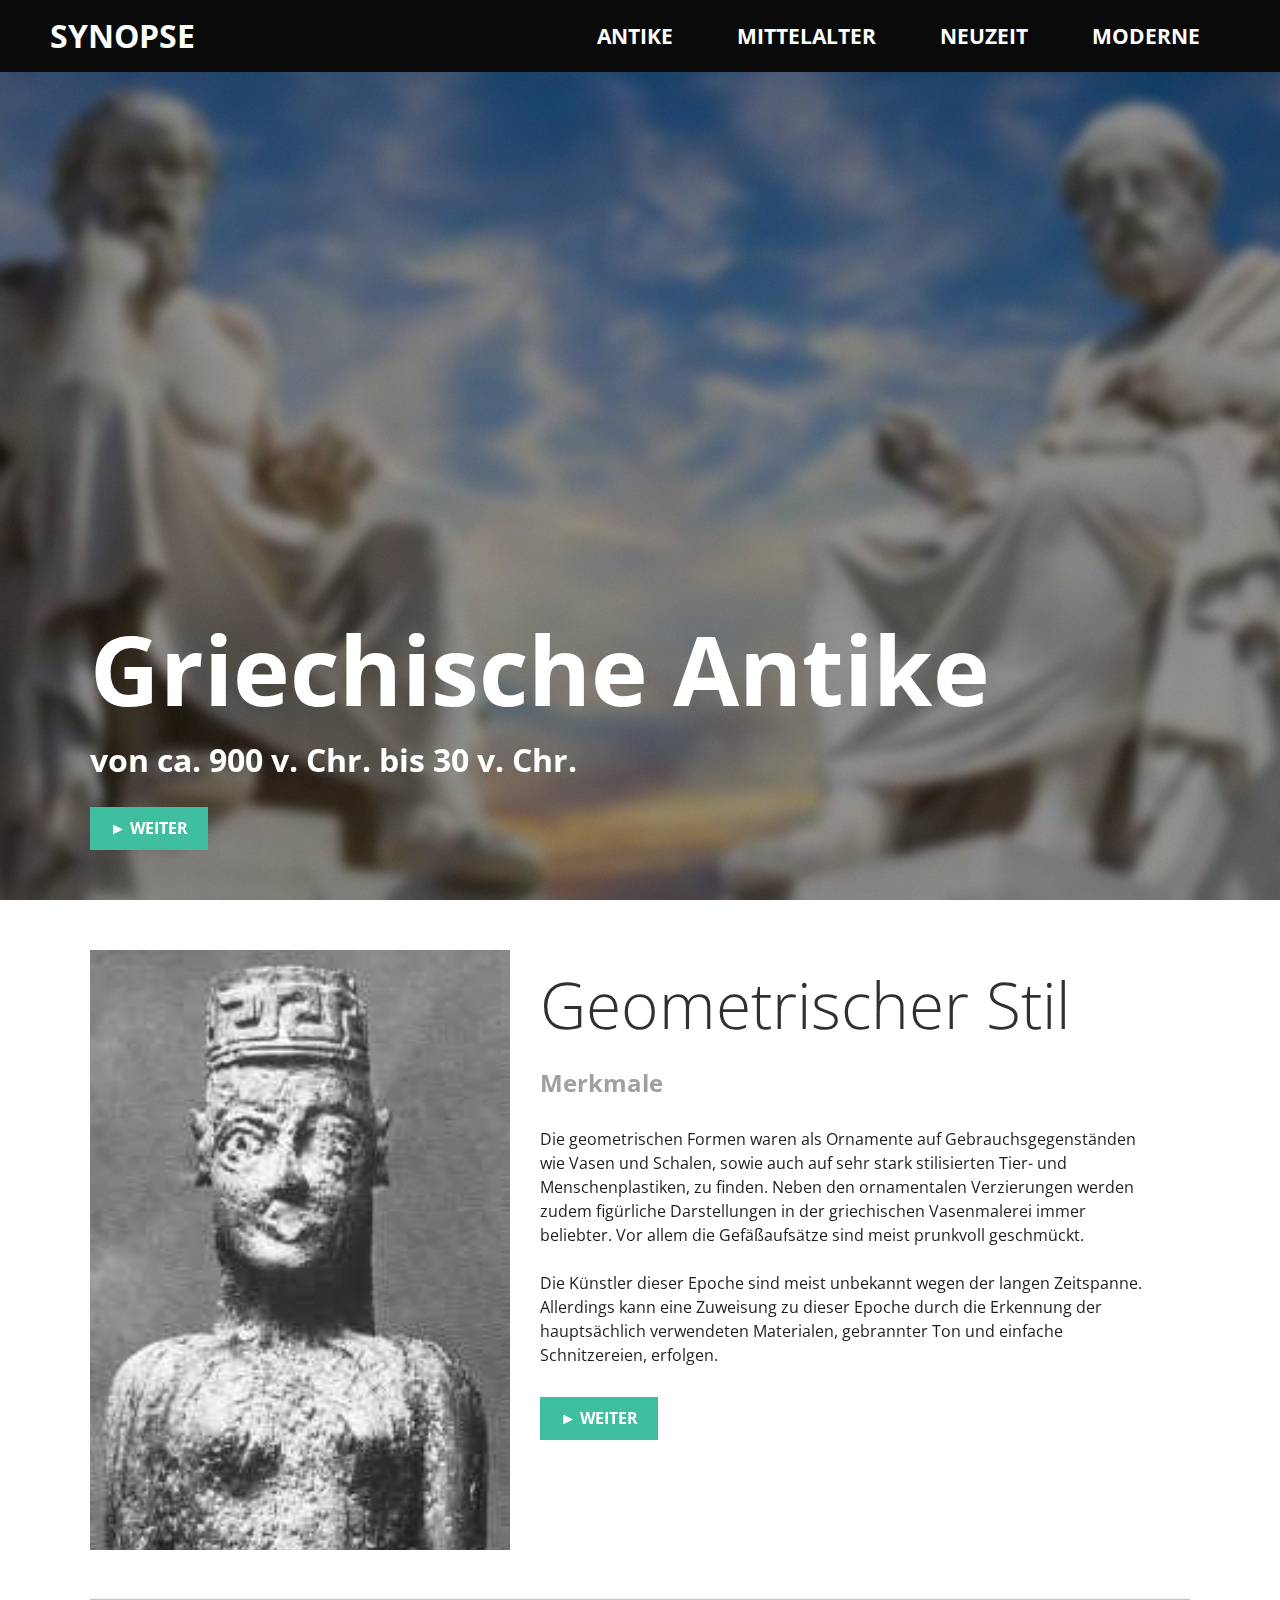
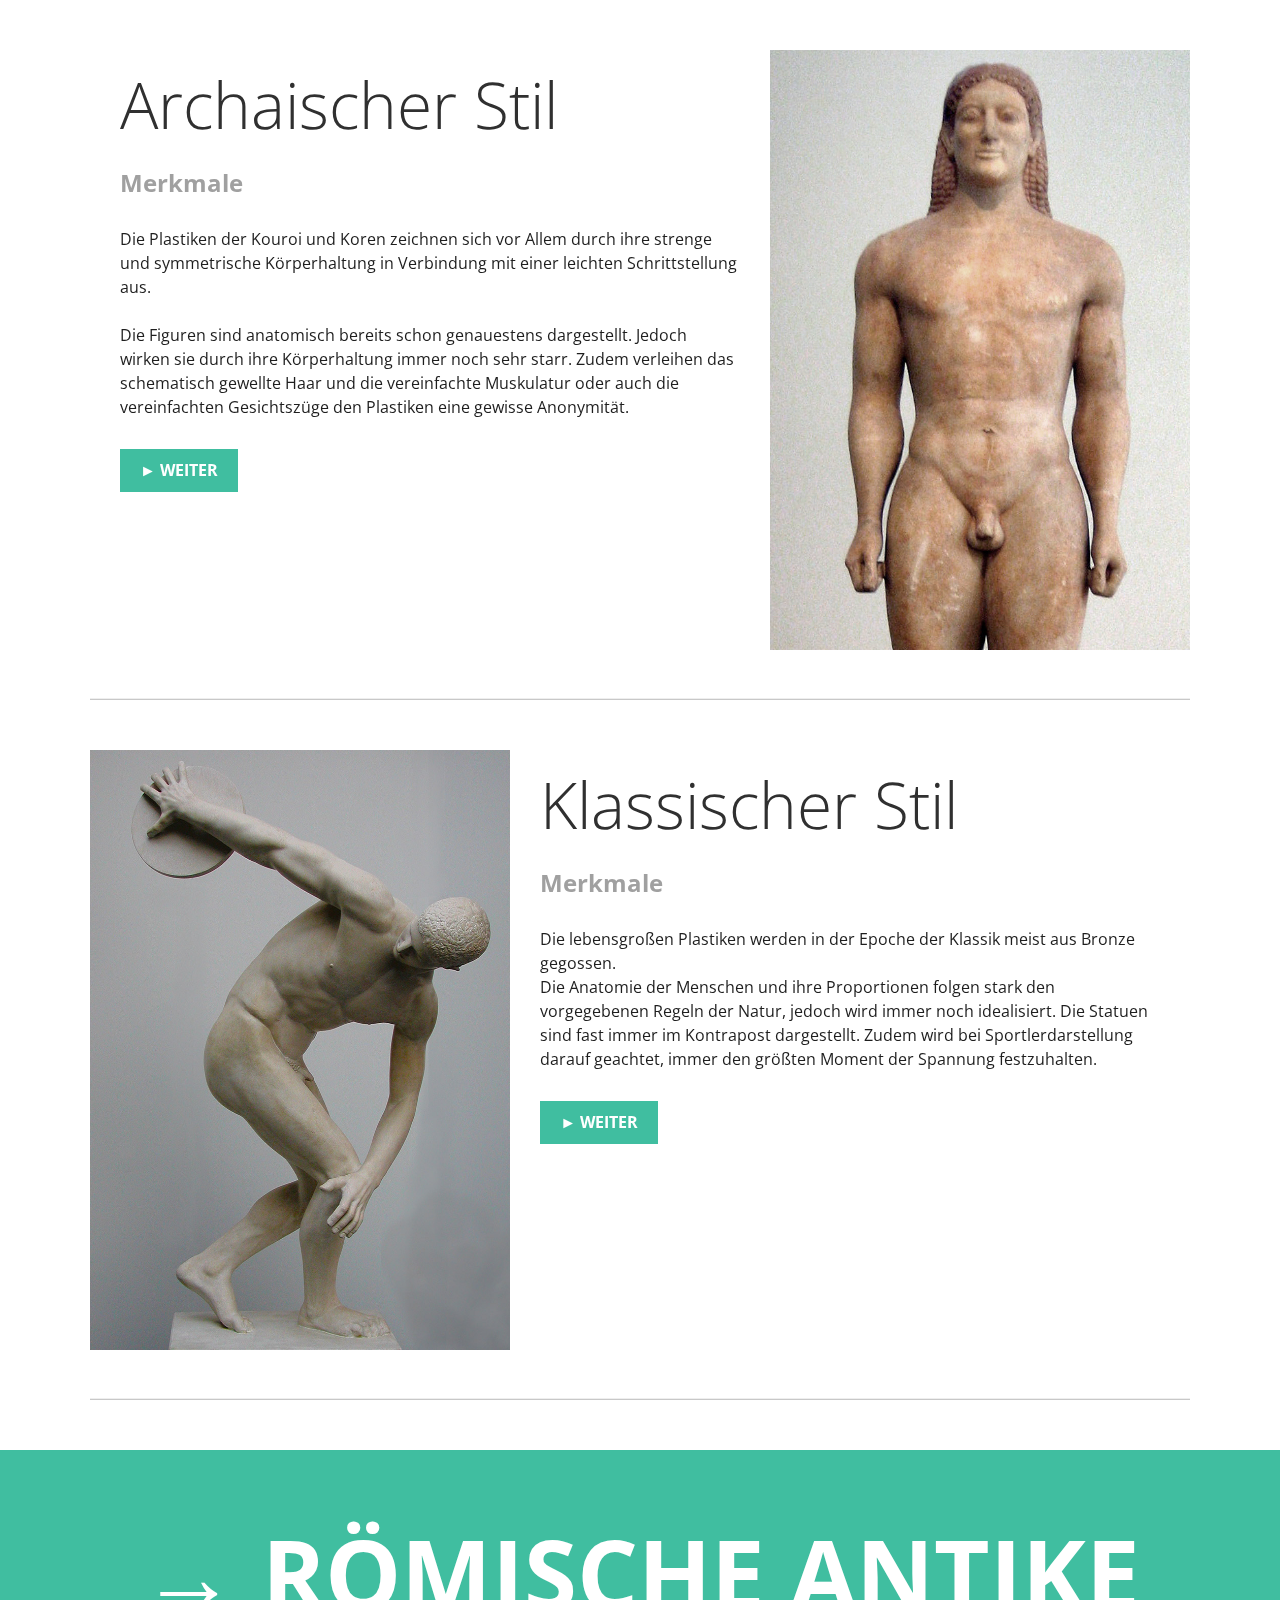
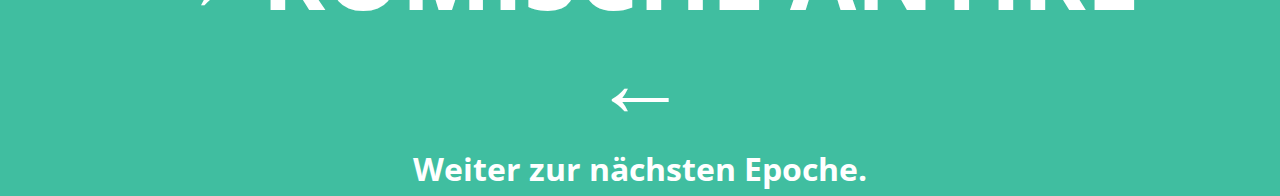
==== Antike-Griechisch.html @ 49b9928e "Project files commited" ====
<!DOCTYPE html>
<!--[if lt IE 7]>      <html class="no-js lt-ie9 lt-ie8 lt-ie7"> <![endif]-->
<!--[if IE 7]>         <html class="no-js lt-ie9 lt-ie8"> <![endif]-->
<!--[if IE 8]>         <html class="no-js lt-ie9"> <![endif]-->
<!--[if gt IE 8]><!--> <html lang="de" class="no-js"> <!--<![endif]-->
<head>
    <meta charset="utf-8">
    <meta http-equiv="X-UA-Compatible" content="IE=edge,chrome=1">
    <title></title>
    <meta name="description" content="">
    <meta name="viewport" content="width=device-width, initial-scale=1">

    <link rel="stylesheet" href="css/bootstrap.min.css">
    <link rel="stylesheet" href="css/bootstrap-theme.min.css">
    <link rel="stylesheet" href="css/image-viewer.css">
    <link rel="stylesheet" href="css/main.css">

    <script src="js/vendor/modernizr-2.6.2-respond-1.1.0.min.js"></script>
    <script src="js/jquery-1.11.2.min.js"></script>
    <script src="js/vendor/bootstrap.min.js"></script>
    <script src="js/parallax.js"></script>
    <script src="js/dynamicHeader.js"></script>
    <script src="js/imageViewer.js"></script>
    <script src="js/unslider.js"></script>
</head>
<body>
  <div class="s-header-wrapper">
    <header class="s-header">
      <div class="s-container">
        <div class="s-menu">
          <div class="s-sub-container">
            <div class="s-logo">
              <h1>SYNOPSE</h1>
            </div>  
            <div class="s-menu-btn">
              <hr><hr><hr>
            </div>
          </div>
          <nav>
            <ul>
              <li class="menu-item">
                <a href="#">ANTIKE</a>
                <ul>
                  <li><a href="Antike-Griechisch.html">GRIECHISCH</a></li>
                  <li><a href="Antike-Römisch.html">RÖMISCH</a></li>
                </ul>
              </li>
              <li class="menu-item">
                <a href="Mittelalter.html">MITTELALTER</a>
              </li>
              <li class="menu-item">
                <a href="#">NEUZEIT</a>
                <ul>
                  <li><a href="#">RENAISSANCE</a></li>
                  <li><a href="#">MANIERISMUS</a></li>
                  <li><a href="#">BAROCK</a></li>
                  <li><a href="#">KLASSIZISMUS</a></li>
                  <li><a href="#">ROMANTIK</a></li>
                  <li><a href="#">BIEDERMEIER</a></li>
                  <li><a href="#">PRÄRAFFAELITEN</a></li>
                  <li><a href="#">REALISMUS</a></li>
                  <li><a href="#">IMPRESSIONISMUS</a></li>
                  <li><a href="#">JUGENDSTIL</a></li>
                </ul>
              </li>
              <li class="menu-item">
                <a href="#">MODERNE</a>
                <ul>
                  <li><a href="#">EXPRESSIONISMUS</a></li>
                  <li><a href="#">KUBISMUS</a></li>
                  <li><a href="#">FUTURISMUS</a></li>
                  <li><a href="#">NEUE SACHLICHKEIT</a></li>
                  <li><a href="#">SURREALISMUS</a></li>
                  <li><a href="#">ABSTRAKTER EXPRESSIONISMUS</a></li>
                  <li><a href="#">INFORMEL</a></li>
                  <li><a href="#">POP ART</a></li>
                  <li><a href="#">LAND ART</a></li>
                  <li><a href="#">NEUE WILDE</a></li>
                </ul>
              </li>
            </ul>
          </nav>
        </div>
      </div>
    </header>
  </div>

  <section class="s-jumbotron">
    <div id="s-hero">
      <div class="bgr-antike-griechisch hero-bgr"></div>
    </div>
    <div class="s-heading">
      <div class="wrapper">
        <div class="s-container">
          <h1>Griechische Antike</h1>
          <h2>von ca. 900 v. Chr. bis 30 v. Chr.</h2>
          <button class="s-btn" onClick="scrollTo($('#content-1'));">&#9658 WEITER</button>
        </div>
      </div>
    </div>
  </section>

  <div class="s-main">
    <article id="content-1" class="s-content">
      <div class="s-container">
        <div class="slider-arrow prev"></div>
        <div class="slider-arrow next"></div>
        <div class="s-slider">
          <!-- ul -->
          <ul>
            <!-- li -->
            <li>
              <div  data-img-width="180" 
                data-img-height="742" 
                data-img-src="img/Epochen/Geometrischer%20Stil/1.jpg"
                data-img-description="Geometrischer Stil, Elfenbeinstatue, Künstler Unbekannt, ca 750 v. Chr" 
                class="image-viewer s-img">
              </div>
              <div class="s-text-container">
                <h1>Geometrischer Stil</h1>
                <h2>Merkmale</h2>
                <p class="s-text">
                  Die geometrischen Formen waren als Ornamente auf Gebrauchsgegenständen wie Vasen und Schalen, sowie auch auf sehr stark stilisierten Tier- und Menschenplastiken, zu finden. Neben den ornamentalen Verzierungen werden zudem figürliche Darstellungen in der griechischen Vasenmalerei immer beliebter. Vor allem die Gefäßaufsätze sind meist prunkvoll geschmückt.<br><br>
  
                  Die Künstler dieser Epoche sind meist unbekannt wegen der langen Zeitspanne. Allerdings kann eine Zuweisung zu dieser Epoche durch die Erkennung der hauptsächlich verwendeten Materialen, gebrannter Ton und einfache Schnitzereien, erfolgen.
                </p>
                <br>
                <button class="s-btn" onClick="scrollTo($('#content-2'));">&#9658 WEITER</button>
              </div>
              <hr class="s-end">
            </li>
            <!-- li -->
            <li>
              <div  data-img-width="392" 
                data-img-height="599" 
                data-img-src="img/Epochen/Geometrischer%20Stil/2.jpg" 
                data-img-description="Geometrischer Stil, Griechische Amphore, Künstler Unbekannt, ca 900 v. Chr" 
                class="image-viewer s-img">
              </div>
              <div class="s-text-container">
                <h1>Geschichte</h1>
                <h2>von ca. 900 – 700/675 v. Chr.</h2>
                <p class="s-text">
                  Bei dem geometrischen Stil handelt es sich um einen Kunststil in der griechischen Kunst. Die Epoche erhielt ihren Namen durch die vorwiegend geometrischen Formen, welche benutzt wurden. Zudem ist die Zeit, die sich ungefähr von 900 vor Christus bis ungefähr 700 vor Christus datieren lässt, stark geprägt von der antiken griechischen Kunst und der auftretenden Religiosität.<br><br>

                  Die Auflösung des geometrischen Stils findet parallel mit der Zuwendung zum Fantastischen statt. So werden nun Sagen mit Fabelwesen und Raubtieren lieber dargestellt als realistische Begebenheiten und der Archaische Stil nimmt Einzug.

                </p>
                <br>
                <button class="s-btn" onClick="scrollTo($('#content-2'));">&#9658 WEITER</button>
              </div>
              <hr class="s-end">
            </li>
          </ul>
        </div>  
      </div>
    </article>
      
    <article id="content-2" class="s-content">
      <div class="s-container">
        <div class="slider-arrow prev"></div>
        <div class="slider-arrow next"></div>
        <div class="s-slider">
          <!-- ul -->
          <ul>
            <!-- li -->
            <li>
              <div class="s-text-container">
                <h1>Archaischer Stil</h1>
                <h2>Merkmale</h2>
                <p class="s-text">
                  Die Plastiken der Kouroi und Koren zeichnen sich vor Allem durch ihre strenge und symmetrische Körperhaltung in Verbindung mit einer leichten Schrittstellung aus.<br><br>
                  Die Figuren sind anatomisch bereits schon genauestens dargestellt. Jedoch wirken sie durch ihre Körperhaltung immer noch sehr starr. Zudem verleihen das schematisch gewellte Haar und die vereinfachte Muskulatur oder auch die vereinfachten Gesichtszüge den Plastiken eine gewisse Anonymität.
                </p>
                <br>
                <button class="s-btn" onClick="scrollTo($('#content-3'));">&#9658 WEITER</button>
              </div>
              <div  data-img-width="612" 
                    data-img-height="1522" 
                    data-img-src="img/Epochen/Archaischer%20Stil/1.jpg" 
                    data-img-description="Archaischer Stil, Kroisos Kouros, Künstler Unbekannt, ca 520 v. Chr." 
                    class="image-viewer s-img">
              </div>
              <hr class="s-end">  
            </li>
            <!-- li -->
            <li>
              <div class="s-text-container">
                <h1>Geschichte</h1>
                <h2>von ca. 700 bis 500 v. Chr.</h2>
                <p class="s-text">
                  Die Archaik ist der nachfolgende griechische Kunststil nach dem geometrischen Stil. In der Archaik liegt das Hauptaugenmerkt vor allem auf der Figur. Vorher beliebte ornamentale Verzierungen werden nun bewusst klein dargestellt, um die Figuren monumental erscheinen zu lassen.<br><br>

                  Zu den berühmtesten Werken des archaischen Stils zählen der Kouroi, nackte Jünglingsfiguren. Das weibliche Gegenstück dazu bilden die Koren. Dieses sind weibliche Figuren, welche allerdings stets bekleidet dargestellt sind.
                </p>
                <br>
                <button class="s-btn" onClick="scrollTo($('#content-3'));">&#9658 WEITER</button>
              </div>
              <div  data-img-width="221" 
                    data-img-height="660" 
                    data-img-src="img/Epochen/Archaischer%20Stil/2.png" 
                    data-img-description="Archaischer Stil, Volomandra Kouros, Künstler Unbekannt, ca. 560 v. Chr" 
                    class="image-viewer s-img">
              </div>
              <hr class="s-end">  
            </li>
          </ul>
        </div>
      </div>
    </article>

    <article id="content-3" class="s-content">
      <div class="s-container">
        <div class="slider-arrow prev"></div>
        <div class="slider-arrow next"></div>
        <div class="s-slider">
          <!-- ul -->
          <ul>
            <!-- li -->
            <li>
              <div  data-img-width="932" 
                data-img-height="1181" 
                data-img-src="img/Epochen/Klassischer%20Stil/1.jpg"
                data-img-description="Klassicher Stil, Diskuswerfer, Myron, ca 450 v. Chr." 
                class="image-viewer s-img">
              </div>
              <div class="s-text-container">
                <h1>Klassischer Stil</h1>
                <h2>Merkmale</h2>
                <p class="s-text">
                  Die lebensgroßen Plastiken werden in der Epoche der Klassik meist aus Bronze gegossen.<br>
                  Die Anatomie der Menschen und ihre Proportionen folgen stark den vorgegebenen Regeln der Natur, jedoch wird immer noch idealisiert. Die Statuen sind fast immer im Kontrapost dargestellt. Zudem wird bei Sportlerdarstellung darauf geachtet, immer den größten Moment der Spannung festzuhalten.
                </p>
                <br>
                <button class="s-btn" onClick="scrollTo($('#footer'));">&#9658 WEITER</button>
              </div>
              <hr class="s-end">
            </li>
            <!-- li -->
            <li>
              <div  data-img-width="1050" 
                data-img-height="2050" 
                data-img-src="img/Epochen/Klassischer%20Stil/2.jpg" 
                data-img-description="Klassicher Stil, Doryphoros, Polyklet, ca 440 v. Chr." 
                class="image-viewer s-img">
              </div>
              <div class="s-text-container">
                <h1>Geschichte</h1>
                <h2>von ca. 480 bis 336 v. Chr.</h2>
                <p class="s-text">
                  Mit der Klassik beginnt die Auseinandersetzung des Menschen mit den Regeln der Kunst. Viele Ansichten auf Kunst und Natur werden neugeschrieben oder überarbeitet. Diese Regeln werden erstmals auch niedergeschrieben.<br><br>
  
                  In der Kunst werden nun mehr zum einen das Regelhafte und zum Anderen das Seelenhafte ausgedrückt. Die Darstellung der Menschen wird durch das wiederspiegeln von Gefühlen und Stimmungen geleitet.
                </p>
                <br>
                <button class="s-btn" onClick="scrollTo($('#footer'));">&#9658 WEITER</button>
              </div>
              <hr class="s-end">
            </li>
          </ul>
        </div>  
      </div>
    </article>

  </div>
  <footer id="footer" class="s-footer">
    <div class="wrapper">
      <div class="s-container">
        <a href="Antike-Römisch.html"><h1>&#8594; RÖMISCHE ANTIKE &#8592;</h1></a>
        <h2>Weiter zur nächsten Epoche.</h2>
      </div>
    </div>
  </footer>

<script src="js/main.js"></script>

</body>
</html>
---- css/image-viewer.css ----
@import url(http://fonts.googleapis.com/css?family=Open+Sans:400);

.iv-img {
	position: relative;
	width: 100%;
	height: 100%;
	overflow: hidden;
}

.iv-img.hover-off {
	background: black;
	opacity: 0;
	transition: opacity 1s;
}

.iv-img.hover-on {
	opacity: 0.4;
	transition: opacity 1s;	
}

.iv-fullsize-icon {
	background: url('../img/image-viewer/fullsize.png');
	background-repeat: no-repeat;
	position: absolute;
	top: 50%;
	left: 50%;
	margin-top: -32px;
	margin-left: -32px;
	width: 64px;
	height: 64px;
}

.iv-fullsize-img-container {
	position: fixed;
	z-index: 9000;
	width: 100%;
	height: 100%;
	background: rgba(0, 0, 0, 0.8);
	overflow: auto;
}

.iv-fullsize-img {
	margin: 0 auto;
	position: relative;
	overflow: hidden;
}

.iv-icon-container {
	position: absolute;
	top: 0;
	right: 0;
}

.iv-icon {
	display: inline-block;
	width: 32px;
	height: 32px;
	opacity: 0;
}

.iv-icon-close {
	background: url('../img/image-viewer/close.png');
}

.iv-icon-info {
	background: url('../img/image-viewer/info.png');	
}

.iv-icon.off {
	opacity: 0;
	transition: opacity 1s;
}

.iv-icon.on {
	opacity: 0.5;
	transition: opacity 1s;
}

.iv-icon.hover-on {
	opacity: 1;
	transition: opacity 1s;	
}

.iv-description {
	position: absolute;
	display: block;
	right: 0;
	margin: 36px 8px 0 8px;
	max-width: 300px;
	padding: 10px 12px 15px 12px;
	border-radius: 5px;
	font-family: 'Open Sans', sans-serif;
	font-size: 12pt;
	text-align: center;
	line-height: 150%;
	overflow: hidden;
	color: white;
	background: rgba(0, 0, 0, 0.7);
}

.iv-description.off {
	opacity: 0;
	transition: opacity 0.5s;
}

.iv-description.on {
	opacity: 1;
	transition: opacity 0.5s;	
}
---- css/main.css ----
@import url(http://fonts.googleapis.com/css?family=Open+Sans:400,300,700);

/* ==========================================================================
   resources
   ========================================================================== */

.bgr-barock { background: url("../img/bgr/bgrBarock.png"); }
.bgr-antike-griechisch { background: url("../img/bgr/Antike-Griechisch.jpg"); }
.bgr-antike-roemisch { background: url("../img/bgr/Antike-Römisch.jpg"); }
.bgr-mittelalter { background: url("../img/bgr/Mittelalter.jpg"); }

/* ==========================================================================
   custom styles
   ========================================================================== */

body {
	font-family: 'Open Sans', sans-serif;
}

.s-container {
	width: 1280px;
	margin: 0 auto;
	padding: 0 90px 0 90px;
}

@media only screen and (max-width: 1279px) {
	.s-container {
		width: 100%;
	}
}

@media only screen and (max-width: 1100px) {
	.s-container {
		padding-left: 60px;
		padding-right: 60px;
	}
}

@media only screen and (max-width: 850px) {
	.s-container {
		padding-left: 30px;
		padding-right: 30px;
	}
}

@media only screen and (max-width: 600px) {
	.s-container {
		padding-left: 10px;
		padding-right: 10px;
	}	
}


.s-btn,
.s-header .s-menu .s-menu-btn:hover,
.s-header .s-menu nav ul li ul li,
.s-header .s-menu nav ul li:hover,
.s-header .s-menu nav ul li ul,
.s-footer {
	background: rgba(64, 190, 160, 1);
}

.s-btn {
	border: none;
	color: white;
	padding: 10px 20px;
	font-size: 12pt;
	font-weight: bold;
	transition: background 0.5s;
}

.s-btn:hover,
.s-header,
.s-header .s-menu .s-menu-btn,
.s-header .s-menu nav ul li,
.s-header .s-menu nav ul li ul li:hover {
	background: rgba(10, 10, 10, 1);
	transition: background 0.5s;
}

.s-img-hover .glyphicon {
	color: white;
	display: block;
	font-size: 80px;
	top: 50%;
	left: 50%;
	margin-top: -40px;
	margin-left: -40px;
	opacity: 1;
}

.s-header-wrapper {
	position: fixed;
	width: 100%;
	height: 72px;
	z-index: 9999;
}

.s-header {
	width: 100%;
	height: 72px;
	color: white;
}

.s-header .s-container {
	height: 100%;
	padding: 0 50px;
}

.s-header a {
	color: white;
	text-decoration: none;
}

.s-header .s-menu .s-sub-container {
	width: 15%;
	float: left;
	height: 72px;
}

.s-header .s-menu .s-logo {
	width: 100%;
	text-align: left;
}

.s-header .s-logo h1 {
	font-size: 24pt;
	font-weight: bold;
	padding: 0;
	padding-top: 18px;
	margin: 0;
}

.s-header .s-menu nav {
	text-align: right;
	width: 85%;
	float: left;
	height: 72px;
}

.s-header .s-menu .s-menu-btn {
	display: none;
	float: right;
	width: 90px;
	height: 72px;
	text-align: right;
	padding: 10px 20px;
}

.s-header .s-menu .s-menu-btn:hover {
	transition: background 0.5s;	
}

.s-header .s-menu .s-menu-btn hr {
	border: none;
	color: white;
	background: white;
	height: 4px;
	margin: 10px 0;
	padding: 0;
}

.s-header .s-menu nav ul {
	list-style-type: none;
	margin: 0;
	padding: 0;
}

.s-header .s-menu nav ul li {
	display: inline-block;
	z-index: 0;
	font-weight: bold;
	font-size: 16pt;
	cursor: pointer;
	position: relative;
	transition: background 0.5s;
}

.s-header .s-menu nav ul li,
.s-header .s-menu nav ul li ul li {
	padding: 21px 30px;
}

.s-header .s-menu nav ul li:hover {
	transition: background 0.5s;
}

.s-header .s-menu nav ul li:hover > a {
	color: rgba(10, 10, 10, 1);
}

.s-header .s-menu nav ul li ul {
	position: absolute;
	z-index: -1;
	top: 72px;
	right: 0;
	text-align: right;
	overflow-x: hidden;
	overflow-y: auto;
	list-style-type: none;
	transition: opacity 0.5s;
	opacity: 0;
	max-height: 0px;
}

.s-header .s-menu nav ul li:hover ul {
	transition: opacity 0.5s;
	opacity: 1;
	max-height: 500px;
}

.s-header .s-menu nav ul li ul li {
	display: block;
	color: white;
}

.s-header .s-menu nav ul li ul li:hover > a {
	color: white;
}

@media only screen and (max-width: 960px) {
	.s-header .s-container {
		padding: 0;
	}

	.s-header .s-menu .s-sub-container {
		clear: both;
		width: 100%;
		padding: 0 50px;
	}

	.s-header .s-menu .s-logo {
		width: 15%;
		float: left;
	}

	.s-header .s-menu .s-menu-btn {
		display: block;
	}

	.s-header .s-menu nav {
		display: none;
		clear: both;
		height: auto;
		width: 100%;
		text-align: left;
	}

	.s-header .s-menu nav ul {
		max-height: 500px;
		overflow: auto;
	}

	.s-header .s-menu nav ul li {
		width: 100%;
		padding-left: 50px;
	}

	.s-header .s-menu nav ul li ul {
		display: none;
		position: relative;
		top: 0;
		left: 0;
		max-height: none;
		opacity: 1;
		text-align: left;
	}

	.s-header .s-menu nav ul li:hover ul {
		max-height: none;
		opacity: 1;
	}

	.s-header .s-menu nav ul li ul li:hover {
		background: rgba(0, 90, 75, 1);
	}
}

@media only screen and (max-width: 960px) {
	.s-header .s-menu .s-sub-container {
		padding-left: 30px;
		padding-right: 30px;
	}
}

.s-jumbotron {
	width: 100%;
	height: 100vh;
	overflow: hidden;
	background: black;
}

.s-jumbotron #s-hero {
	position: fixed;
	width: 100%;
	height: 100vh;
	opacity: 0.6;
}

.hero-bgr {
	background-size: cover;
	-moz-background-size: cover;
	-webkit-background-size: cover;
	background-repeat: no-repeat;
	background-position: center top;
	width: 100%;
	height: 100%;
}

.s-jumbotron .s-heading {
	position: relative;
	width: 100%;
	height: 100%;
}

.s-jumbotron .s-heading .wrapper {
	position: absolute;
	margin: 0 auto;
	bottom: 0;
	width: 100%;
}

.s-jumbotron .s-heading .wrapper .s-container {
	padding-bottom: 30px;
}

.s-jumbotron .s-heading h1 {
	color: white;
	font-size: 72pt;
	font-weight: bold;
}

.s-jumbotron .s-heading h2 {
	color: white;
	font-size: 24pt;
	font-weight: bold;
	margin: 20px 0;
}

.s-jumbotron .s-heading .s-btn {
	margin: 10px 0 20px 0;
}

@media only screen and (max-width: 850px) {
	.s-jumbotron .s-heading h1 {
		font-size: 64pt;
	}

	.s-jumbotron .s-heading h2 {
		font-size: 16pt;
	}
}

@media only screen and (max-width: 600px) {
	.s-jumbotron .s-heading h1 {
		font-size: 36pt;
	}

	.s-jumbotron .s-heading h2 {
		font-size: 12pt;
	}	
}

.s-main {
	padding-top: 50px;
	width: 100%;
	overflow: hidden;
	background: white;
	position: relative;
	z-index: 1;
}

.s-main .s-content {
	width: 100%;
	top: 100%;
	background: white;
	position: relative;
	z-index: 1;
}

.s-main .s-content .s-container {
	position: relative;
}

.s-main .s-content .s-container > .slider-arrow {
	position: absolute;
	z-index: 10;
	top: 300px;
	margin-top: -32px;
	width: 64px;
	height: 64px;
	opacity: 0;
	transition: opacity 1s;
}

@media only screen and (max-width: 850px) {
	.s-main .s-content .s-container > .slider-arrow {
		display: none;
	}
}

.s-main .s-content .s-container:hover > .slider-arrow {
	opacity: 0.3;
	transition: opacity 1s;		
}	

.s-main .s-content .s-container:hover > .slider-arrow:hover {
	opacity: 0.8;
	transition: opacity 1s;	
}

.s-main .s-content .s-container > .slider-arrow.prev {
	left: 10px;
	background: url("../img/arrows/left.png");
}

.s-main .s-content .s-container > .slider-arrow.next {
	right: 10px;
	background: url("../img/arrows/right.png");
}

@media only screen and (max-width: 1100px) {
	.s-main .s-content .s-container > .slider-arrow.prev {
		left: 0px;
	}

	.s-main .s-content .s-container > .slider-arrow.next {
		right: 0px;
	}
}

.s-main .s-content .s-container > .s-slider {
	padding: 0;
	overflow: auto;
	position: relative;
}

.s-main .s-content .s-container > .s-slider ul {
	padding: 0;
	margin: 0;
	overflow: hidden;
}

.s-main .s-content .s-container > .s-slider li {
	padding: 0 0 100px 0;
	margin: 0;
	height: 700px;
	float: left;
	list-style: none;
	overflow: hidden;
	position: relative;
}

@media only screen and (max-width: 850px) {
	.s-main .s-content .s-container > .s-slider li {
		height: auto;
	}
}

.s-main .s-content .s-img, 
.s-main .s-content .s-text-container {
	float: left;
	min-height: 100%;
}

.s-main .s-content .s-img {
	width: 38.19999%;
	background-size: cover;
	-moz-background-size: cover;
	-webkit-background-size: cover;
	background-repeat: no-repeat;
	background-position: center center;
}

.s-main .s-content .s-text-container {
	width: 61.79999%;
	padding: 0 30px;
	overflow: hidden;
}

@media only screen and (max-width: 850px) {
	.s-main .s-content .s-img, 
	.s-main .s-content .s-text-container {
		float: left;
		width: 100%;
		padding: 0;
	}	

	.s-main .s-content .s-img {
		min-height: 500px;
		margin-bottom: 20px;
	}
}

.s-main .s-content {
	color: rgba(30, 30, 30, 1);
}

.s-main .s-content h1,
.s-main .s-content h2,
.s-main .s-content p {
	text-align: left;
}

.s-main .s-content h1 {
	font-size: 48pt;
	font-weight: lighter;
	color: rgba(48, 48, 48, 1);
}

.s-main .s-content h2 {
	font-size: 18pt;
	font-weight: bold;
	color: rgba(160, 160, 160, 1);
	margin: 30px 0;
}

.s-main .s-content p {
	font-size: 12pt;
	line-height: 150%;
}

@media only screen and (max-width: 1100px) {
	.s-main .s-content h1 {
		font-size: 42pt;
	}
}

@media only screen and (max-width: 960px) {
	.s-main .s-content h1 {
		font-size: 32pt;
	}

	.s-main .s-content h2 {
		font-size: 16pt;
		font-weight: bold;
	}
}

@media only screen and (max-width: 960px) {
	.s-main .s-content h1 {
		margin-top: 0;
	}
}

.s-main .s-content .s-btn {
	margin-bottom: 10px;
}

.s-main .s-content .s-end {
	width: 100%;
	position: absolute;
	bottom: 50px;
	background: rgba(200, 200, 200, 1);
	color: rgba(200, 200, 200, 1);
	padding: 0;
	margin: 0;
	height: 1px;
}

.s-footer {
	position: absolute;
	z-index: 1;
	min-width: 100%;
	min-height: 300px;
}

.s-footer .s-container {
	color: white;
	width: 100%;
	padding-top: 50px;
}

.s-footer a {
	color: white;
	text-decoration: none;
}

.s-footer h1 {
	font-size: 72pt;
	font-weight: bold;
	text-align: center;
}

.s-footer h2 {
	font-size: 24pt;
	font-weight: bold;
	text-align: center;	
}

@media only screen and (max-width: 850px) {
	.s-footer {
		min-height: 0px;
	}

	.s-footer .s-container {
		padding: 0;
	}

	.s-footer h1 {
		word-break: break-all;
		-ms-word-break: break-all;
		font-size: 32pt;
		padding: 30px 0;
	}

	.s-footer h2 {
		display: none;
	}
}
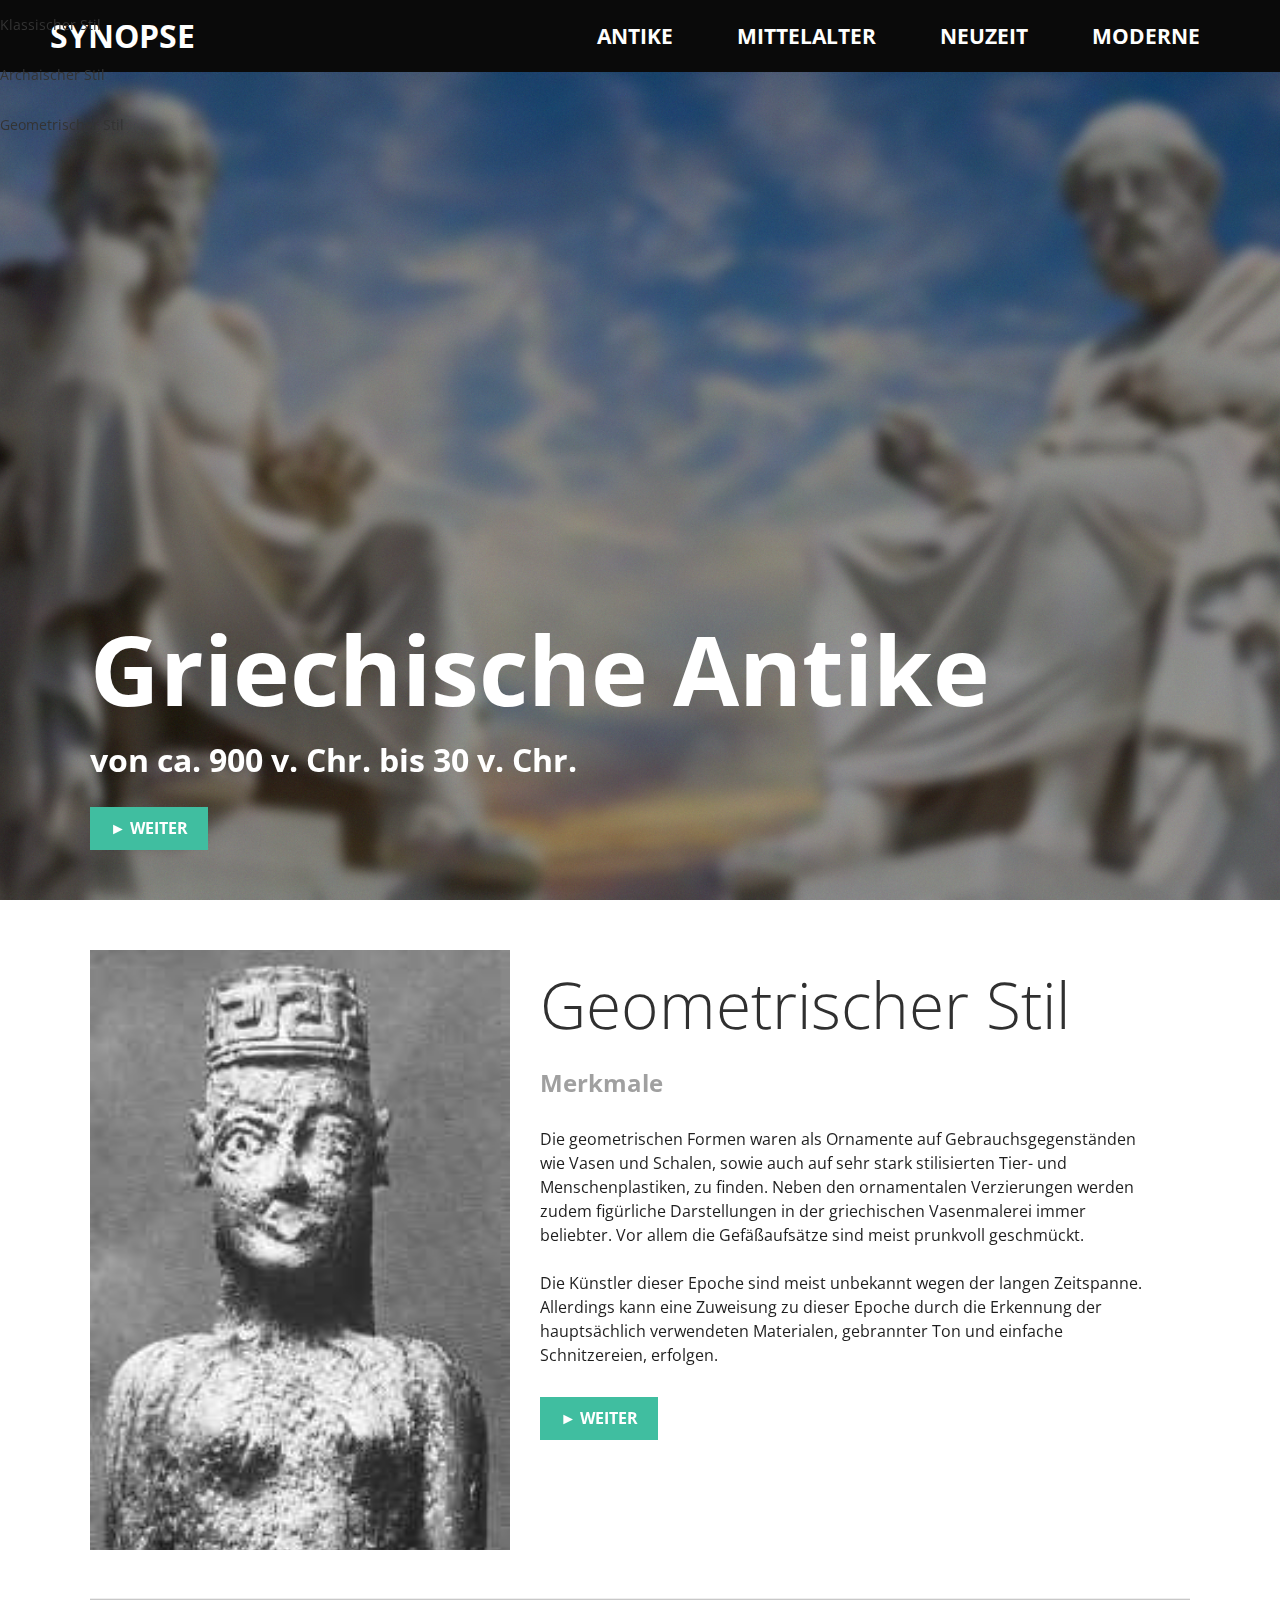
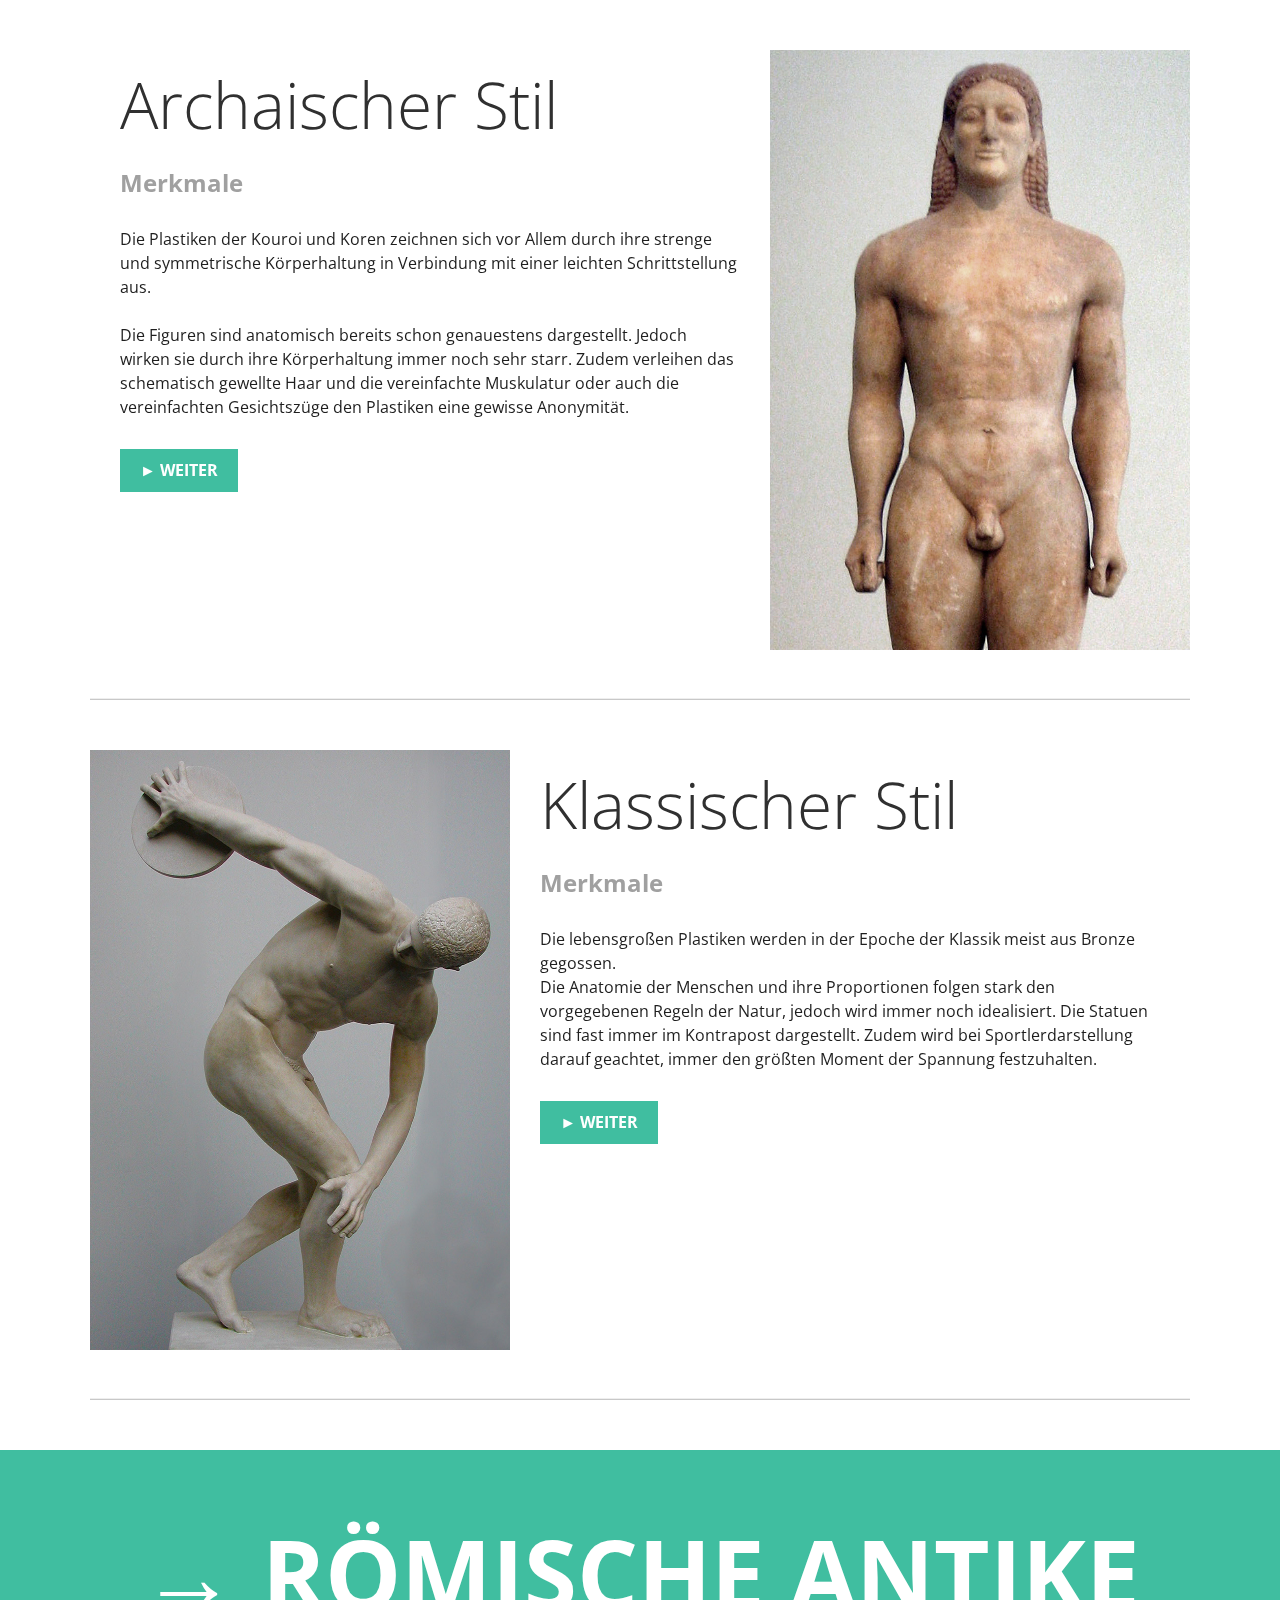
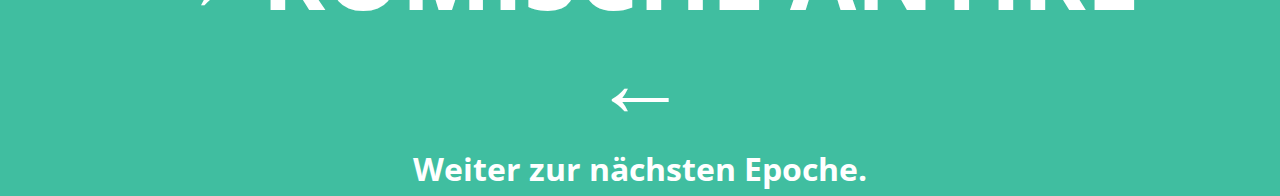
==== commit c3594655: "update content-selector" ====
--- a/Antike-Griechisch.html
+++ b/Antike-Griechisch.html
@@ -13,6 +13,7 @@
     <link rel="stylesheet" href="css/bootstrap.min.css">
     <link rel="stylesheet" href="css/bootstrap-theme.min.css">
     <link rel="stylesheet" href="css/image-viewer.css">
+    <link rel="stylesheet" href="css/content-selector.css">
     <link rel="stylesheet" href="css/main.css">
 
     <script src="js/vendor/modernizr-2.6.2-respond-1.1.0.min.js"></script>
@@ -21,6 +22,7 @@
     <script src="js/parallax.js"></script>
     <script src="js/dynamicHeader.js"></script>
     <script src="js/imageViewer.js"></script>
+    <script src="js/contentSelector.js"></script>
     <script src="js/unslider.js"></script>
 </head>
 <body>
@@ -39,7 +41,7 @@
           <nav>
             <ul>
               <li class="menu-item">
-                <a href="#">ANTIKE</a>
+                ANTIKE
                 <ul>
                   <li><a href="Antike-Griechisch.html">GRIECHISCH</a></li>
                   <li><a href="Antike-Römisch.html">RÖMISCH</a></li>
@@ -49,19 +51,7 @@
                 <a href="Mittelalter.html">MITTELALTER</a>
               </li>
               <li class="menu-item">
-                <a href="#">NEUZEIT</a>
-                <ul>
-                  <li><a href="#">RENAISSANCE</a></li>
-                  <li><a href="#">MANIERISMUS</a></li>
-                  <li><a href="#">BAROCK</a></li>
-                  <li><a href="#">KLASSIZISMUS</a></li>
-                  <li><a href="#">ROMANTIK</a></li>
-                  <li><a href="#">BIEDERMEIER</a></li>
-                  <li><a href="#">PRÄRAFFAELITEN</a></li>
-                  <li><a href="#">REALISMUS</a></li>
-                  <li><a href="#">IMPRESSIONISMUS</a></li>
-                  <li><a href="#">JUGENDSTIL</a></li>
-                </ul>
+                <a href="Neuzeit.html">NEUZEIT</a>
               </li>
               <li class="menu-item">
                 <a href="#">MODERNE</a>
@@ -101,7 +91,7 @@
   </section>
 
   <div class="s-main">
-    <article id="content-1" class="s-content">
+    <article id="content-1" class="s-content" data-content-heading="Geometrischer Stil">
       <div class="s-container">
         <div class="slider-arrow prev"></div>
         <div class="slider-arrow next"></div>
@@ -156,7 +146,7 @@
       </div>
     </article>
       
-    <article id="content-2" class="s-content">
+    <article id="content-2" class="s-content" data-content-heading="Archaischer Stil">
       <div class="s-container">
         <div class="slider-arrow prev"></div>
         <div class="slider-arrow next"></div>
@@ -209,7 +199,7 @@
       </div>
     </article>
 
-    <article id="content-3" class="s-content">
+    <article id="content-3" class="s-content" data-content-heading="Klassischer Stil">
       <div class="s-container">
         <div class="slider-arrow prev"></div>
         <div class="slider-arrow next"></div>
@@ -272,6 +262,8 @@
     </div>
   </footer>
 
+  <div class="content-selector"></div>
+
 <script src="js/main.js"></script>
 
 </body>
--- a/css/image-viewer.css
+++ b/css/image-viewer.css
@@ -37,6 +37,7 @@
 	height: 100%;
 	background: rgba(0, 0, 0, 0.8);
 	overflow: auto;
+	display: none;
 }
 
 .iv-fullsize-img {
--- a/css/content-selector.css
+++ b/css/content-selector.css
@@ -0,0 +1,67 @@
+/* content-selector.css */
+
+.cs-container {
+	height: 100%;
+}
+
+.cs-main { }
+
+.cs-main ul {
+	list-style-type: none;
+	padding: 0;
+	margin: 0;
+	width: 100%;
+}
+
+.cs-main li { }
+
+.cs-main .cs-symbol {
+	margin: 0;
+	position: relative;
+  	top: 50%;
+	-webkit-transform: translateY(-50%);
+  	-ms-transform: translateY(-50%);
+  	-moz-transform: translateY(-50%);
+  	transform: translateY(-50%);
+}
+
+.cs-main .cs-heading {
+	margin: 0;
+	position: relative;
+  	top: 50%;
+	-webkit-transform: translateY(-50%);
+  	-ms-transform: translateY(-50%);
+  	-moz-transform: translateY(-50%);
+  	transform: translateY(-50%);
+}
+
+.cs-v-center {
+	position: relative;
+  	top: 50%;
+	-webkit-transform: translateY(-50%);
+  	-ms-transform: translateY(-50%);
+  	-moz-transform: translateY(-50%);
+  	transform: translateY(-50%);
+}
+
+.cs-v-top {
+	position: absolute;
+	top: 0;
+}
+
+.cs-v-bottom {
+	position: absolute;
+	bottom: 0;	
+}
+
+.cs-h-centered {
+	text-align: center;
+}
+
+.cs-h-left {
+	text-align: left;
+}
+
+.cs-h-right {
+	text-align: right;
+}--- a/css/main.css
+++ b/css/main.css
@@ -8,6 +8,7 @@
 .bgr-antike-griechisch { background: url("../img/bgr/Antike-Griechisch.jpg"); }
 .bgr-antike-roemisch { background: url("../img/bgr/Antike-Römisch.jpg"); }
 .bgr-mittelalter { background: url("../img/bgr/Mittelalter.jpg"); }
+.bgr-neuzeit { background: url("../img/bgr/Neuzeit.jpg"); }
 
 /* ==========================================================================
    custom styles
@@ -290,7 +291,8 @@
 	background: black;
 }
 
-.s-jumbotron #s-hero {
+.s-jumbotron #s-hero,
+.s-jumbotron .s-hero {
 	position: fixed;
 	width: 100%;
 	height: 100vh;
@@ -607,4 +609,12 @@
 	.s-footer h2 {
 		display: none;
 	}
-}+}
+
+.content-selector {
+	position: fixed;
+	top: 0;
+	width: 200px;
+	height: 100vh;
+	z-index: 9999;
+}
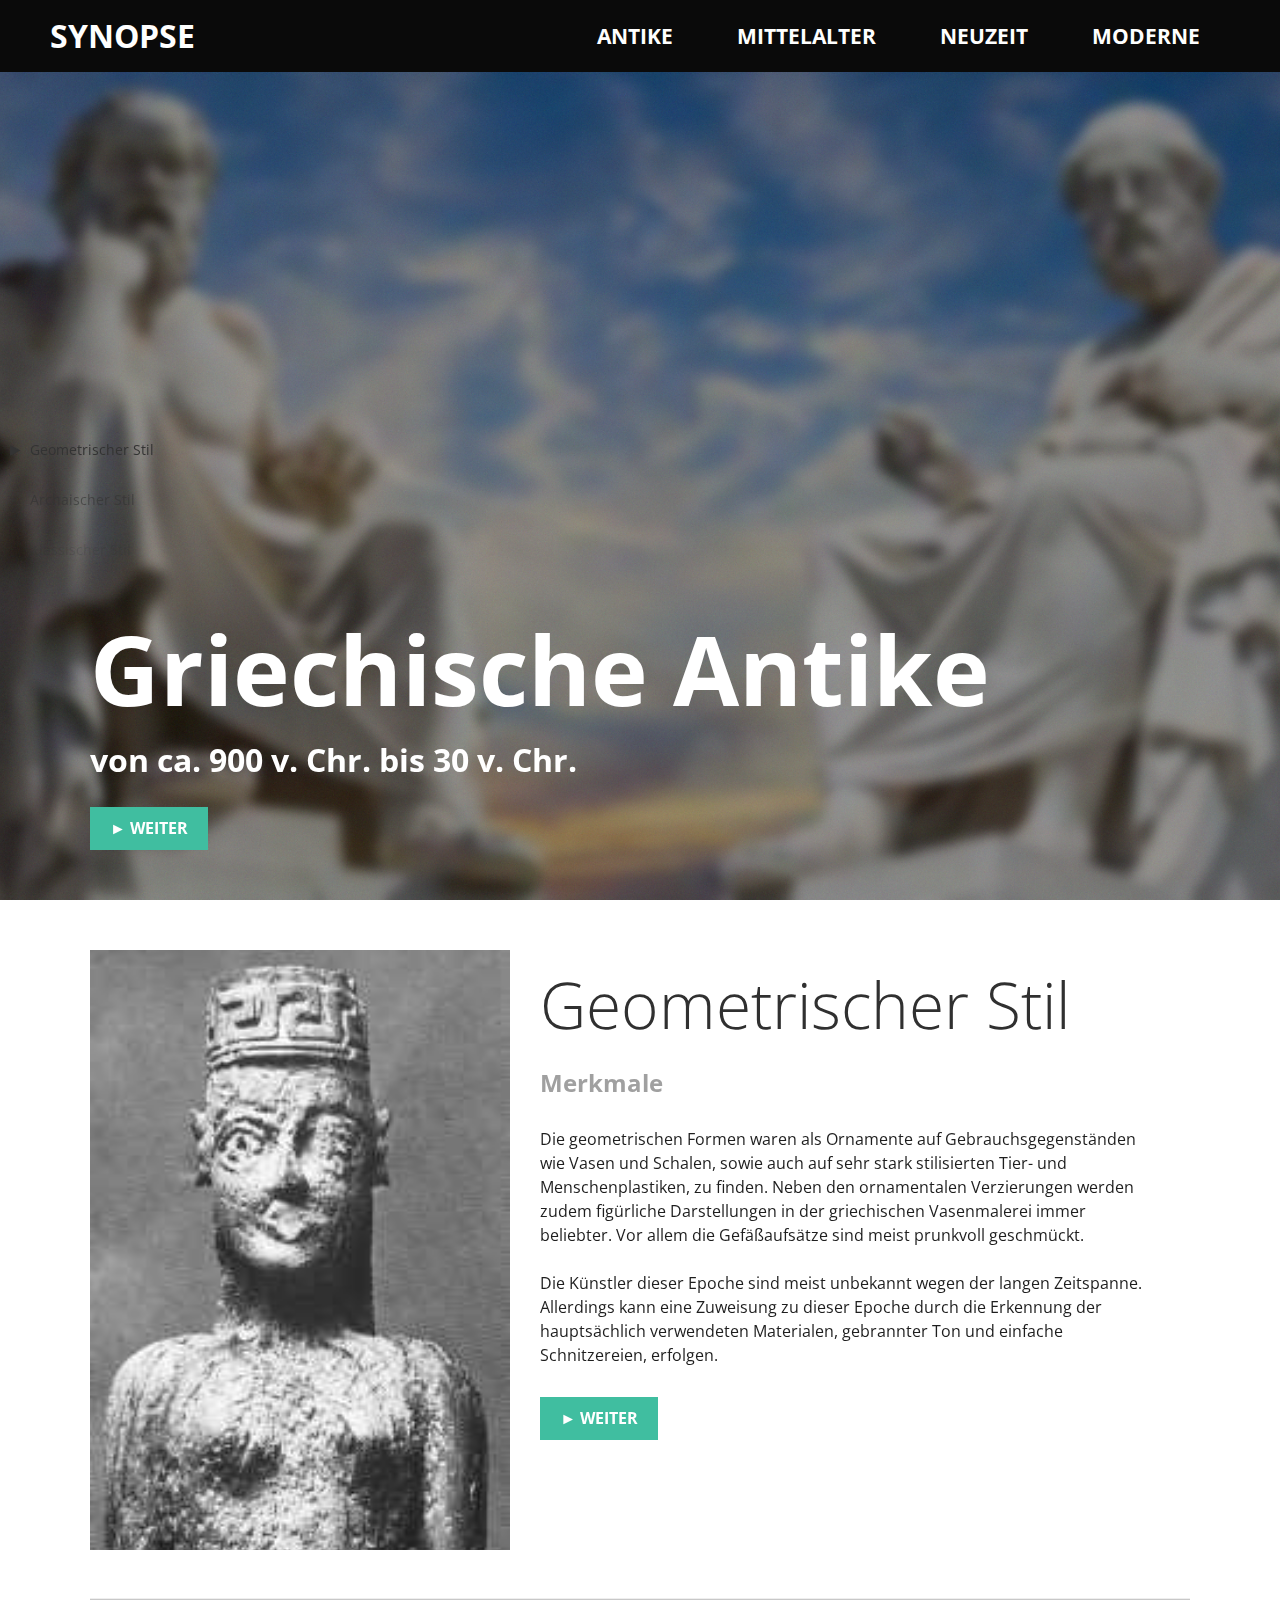
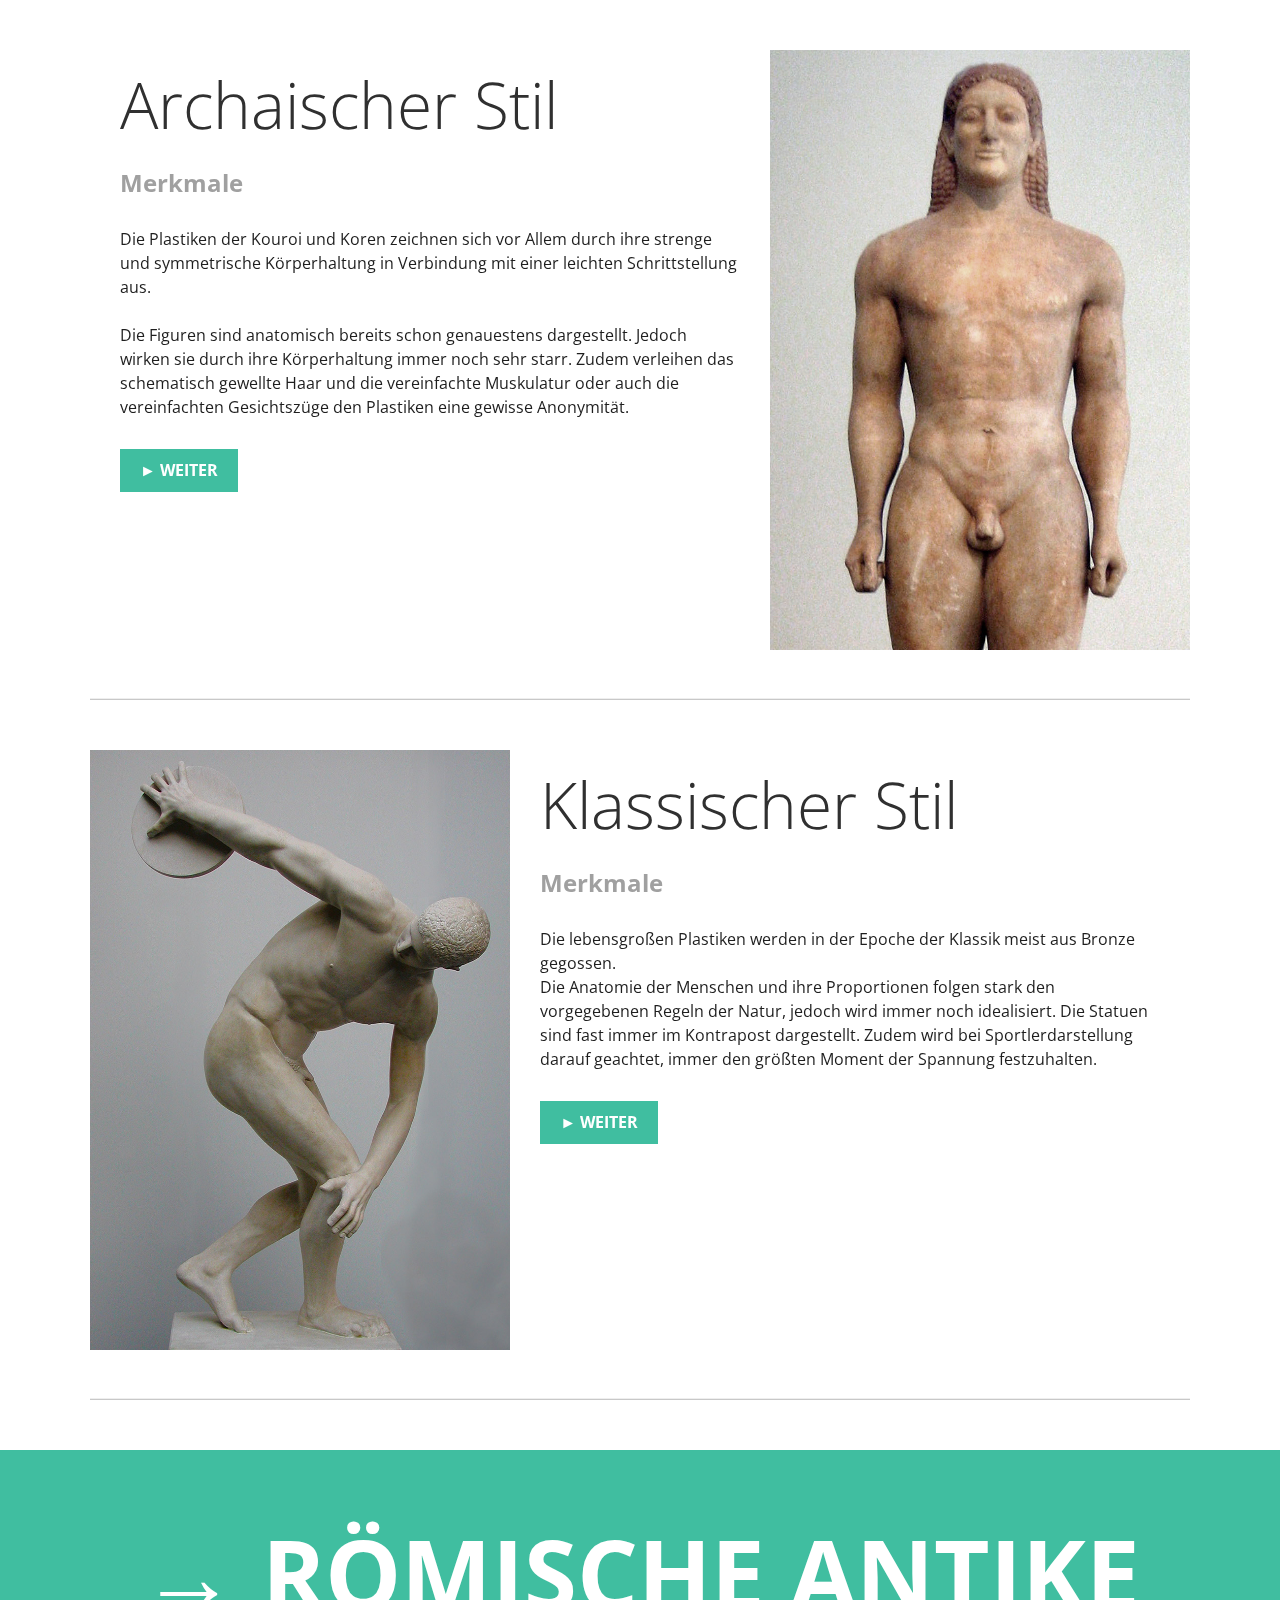
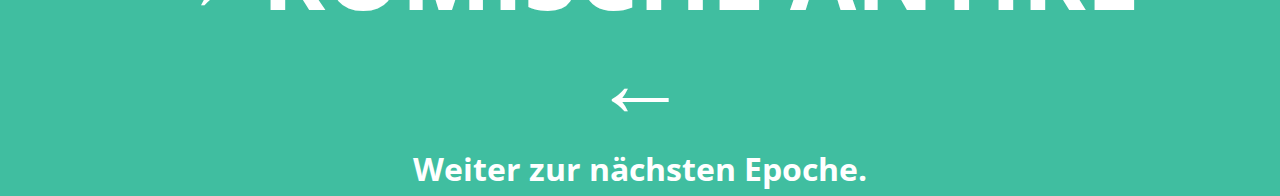
==== commit d1ca5a16: "content selector implemented little" ====
--- a/Antike-Griechisch.html
+++ b/Antike-Griechisch.html
@@ -84,7 +84,7 @@
         <div class="s-container">
           <h1>Griechische Antike</h1>
           <h2>von ca. 900 v. Chr. bis 30 v. Chr.</h2>
-          <button class="s-btn" onClick="scrollTo($('#content-1'));">&#9658 WEITER</button>
+          <button class="s-btn" data-click-target="#content-1">&#9658 WEITER</button>
         </div>
       </div>
     </div>
@@ -115,7 +115,7 @@
                   Die Künstler dieser Epoche sind meist unbekannt wegen der langen Zeitspanne. Allerdings kann eine Zuweisung zu dieser Epoche durch die Erkennung der hauptsächlich verwendeten Materialen, gebrannter Ton und einfache Schnitzereien, erfolgen.
                 </p>
                 <br>
-                <button class="s-btn" onClick="scrollTo($('#content-2'));">&#9658 WEITER</button>
+                <button class="s-btn" data-click-target="#content-2">&#9658 WEITER</button>
               </div>
               <hr class="s-end">
             </li>
@@ -137,7 +137,7 @@
 
                 </p>
                 <br>
-                <button class="s-btn" onClick="scrollTo($('#content-2'));">&#9658 WEITER</button>
+                <button class="s-btn" data-click-target="#content-2">&#9658 WEITER</button>
               </div>
               <hr class="s-end">
             </li>
@@ -163,7 +163,7 @@
                   Die Figuren sind anatomisch bereits schon genauestens dargestellt. Jedoch wirken sie durch ihre Körperhaltung immer noch sehr starr. Zudem verleihen das schematisch gewellte Haar und die vereinfachte Muskulatur oder auch die vereinfachten Gesichtszüge den Plastiken eine gewisse Anonymität.
                 </p>
                 <br>
-                <button class="s-btn" onClick="scrollTo($('#content-3'));">&#9658 WEITER</button>
+                <button class="s-btn" data-click-target="#content-3">&#9658 WEITER</button>
               </div>
               <div  data-img-width="612" 
                     data-img-height="1522" 
@@ -184,7 +184,7 @@
                   Zu den berühmtesten Werken des archaischen Stils zählen der Kouroi, nackte Jünglingsfiguren. Das weibliche Gegenstück dazu bilden die Koren. Dieses sind weibliche Figuren, welche allerdings stets bekleidet dargestellt sind.
                 </p>
                 <br>
-                <button class="s-btn" onClick="scrollTo($('#content-3'));">&#9658 WEITER</button>
+                <button class="s-btn" data-click-target="#content-3">&#9658 WEITER</button>
               </div>
               <div  data-img-width="221" 
                     data-img-height="660" 
@@ -222,7 +222,7 @@
                   Die Anatomie der Menschen und ihre Proportionen folgen stark den vorgegebenen Regeln der Natur, jedoch wird immer noch idealisiert. Die Statuen sind fast immer im Kontrapost dargestellt. Zudem wird bei Sportlerdarstellung darauf geachtet, immer den größten Moment der Spannung festzuhalten.
                 </p>
                 <br>
-                <button class="s-btn" onClick="scrollTo($('#footer'));">&#9658 WEITER</button>
+                <button class="s-btn" data-click-target="#footer">&#9658 WEITER</button>
               </div>
               <hr class="s-end">
             </li>
@@ -243,7 +243,7 @@
                   In der Kunst werden nun mehr zum einen das Regelhafte und zum Anderen das Seelenhafte ausgedrückt. Die Darstellung der Menschen wird durch das wiederspiegeln von Gefühlen und Stimmungen geleitet.
                 </p>
                 <br>
-                <button class="s-btn" onClick="scrollTo($('#footer'));">&#9658 WEITER</button>
+                <button class="s-btn" data-click-target="#footer">&#9658 WEITER</button>
               </div>
               <hr class="s-end">
             </li>
--- a/css/content-selector.css
+++ b/css/content-selector.css
@@ -1,32 +1,33 @@
 /* content-selector.css */
-
-.cs-container {
-	height: 100%;
-}
 
 .cs-main { }
 
-.cs-main ul {
-	list-style-type: none;
-	padding: 0;
-	margin: 0;
-	width: 100%;
-}
-
-.cs-main li { }
-
 .cs-main .cs-symbol {
-	margin: 0;
+	/* set width in js */
+	float: left;
 	position: relative;
   	top: 50%;
 	-webkit-transform: translateY(-50%);
   	-ms-transform: translateY(-50%);
   	-moz-transform: translateY(-50%);
   	transform: translateY(-50%);
+  	font-size: 16pt;
+  	margin-top: -2px;
 }
+
+.cs-main ul {
+	/* set width in js */
+	float: left;
+	list-style-type: none;
+	padding: 0;
+	margin: 0;	
+}
+
+.cs-main li { }
 
 .cs-main .cs-heading {
 	margin: 0;
+	cursor: pointer;
 	position: relative;
   	top: 50%;
 	-webkit-transform: translateY(-50%);
@@ -54,7 +55,7 @@
 	bottom: 0;	
 }
 
-.cs-h-centered {
+.cs-h-center {
 	text-align: center;
 }
 
--- a/css/main.css
+++ b/css/main.css
@@ -613,6 +613,7 @@
 
 .content-selector {
 	position: fixed;
+	left: 10px;
 	top: 0;
 	width: 200px;
 	height: 100vh;
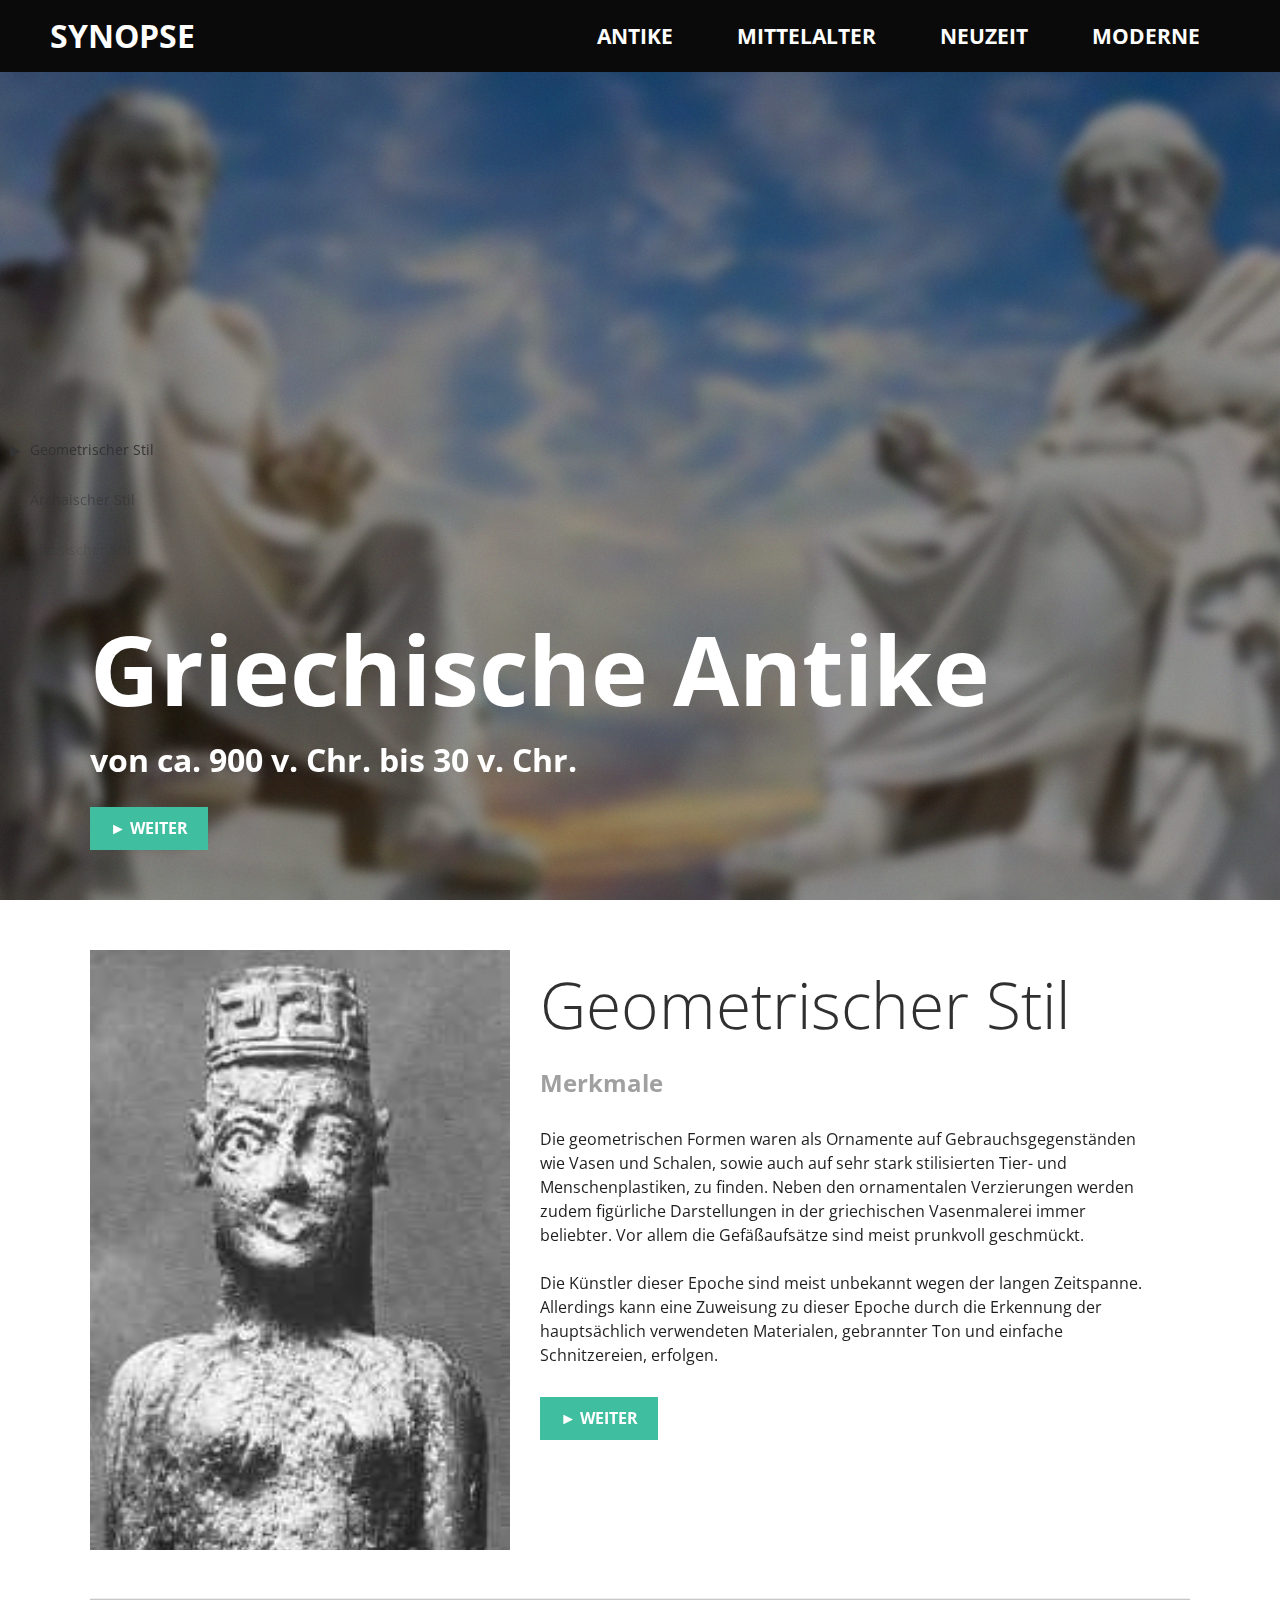
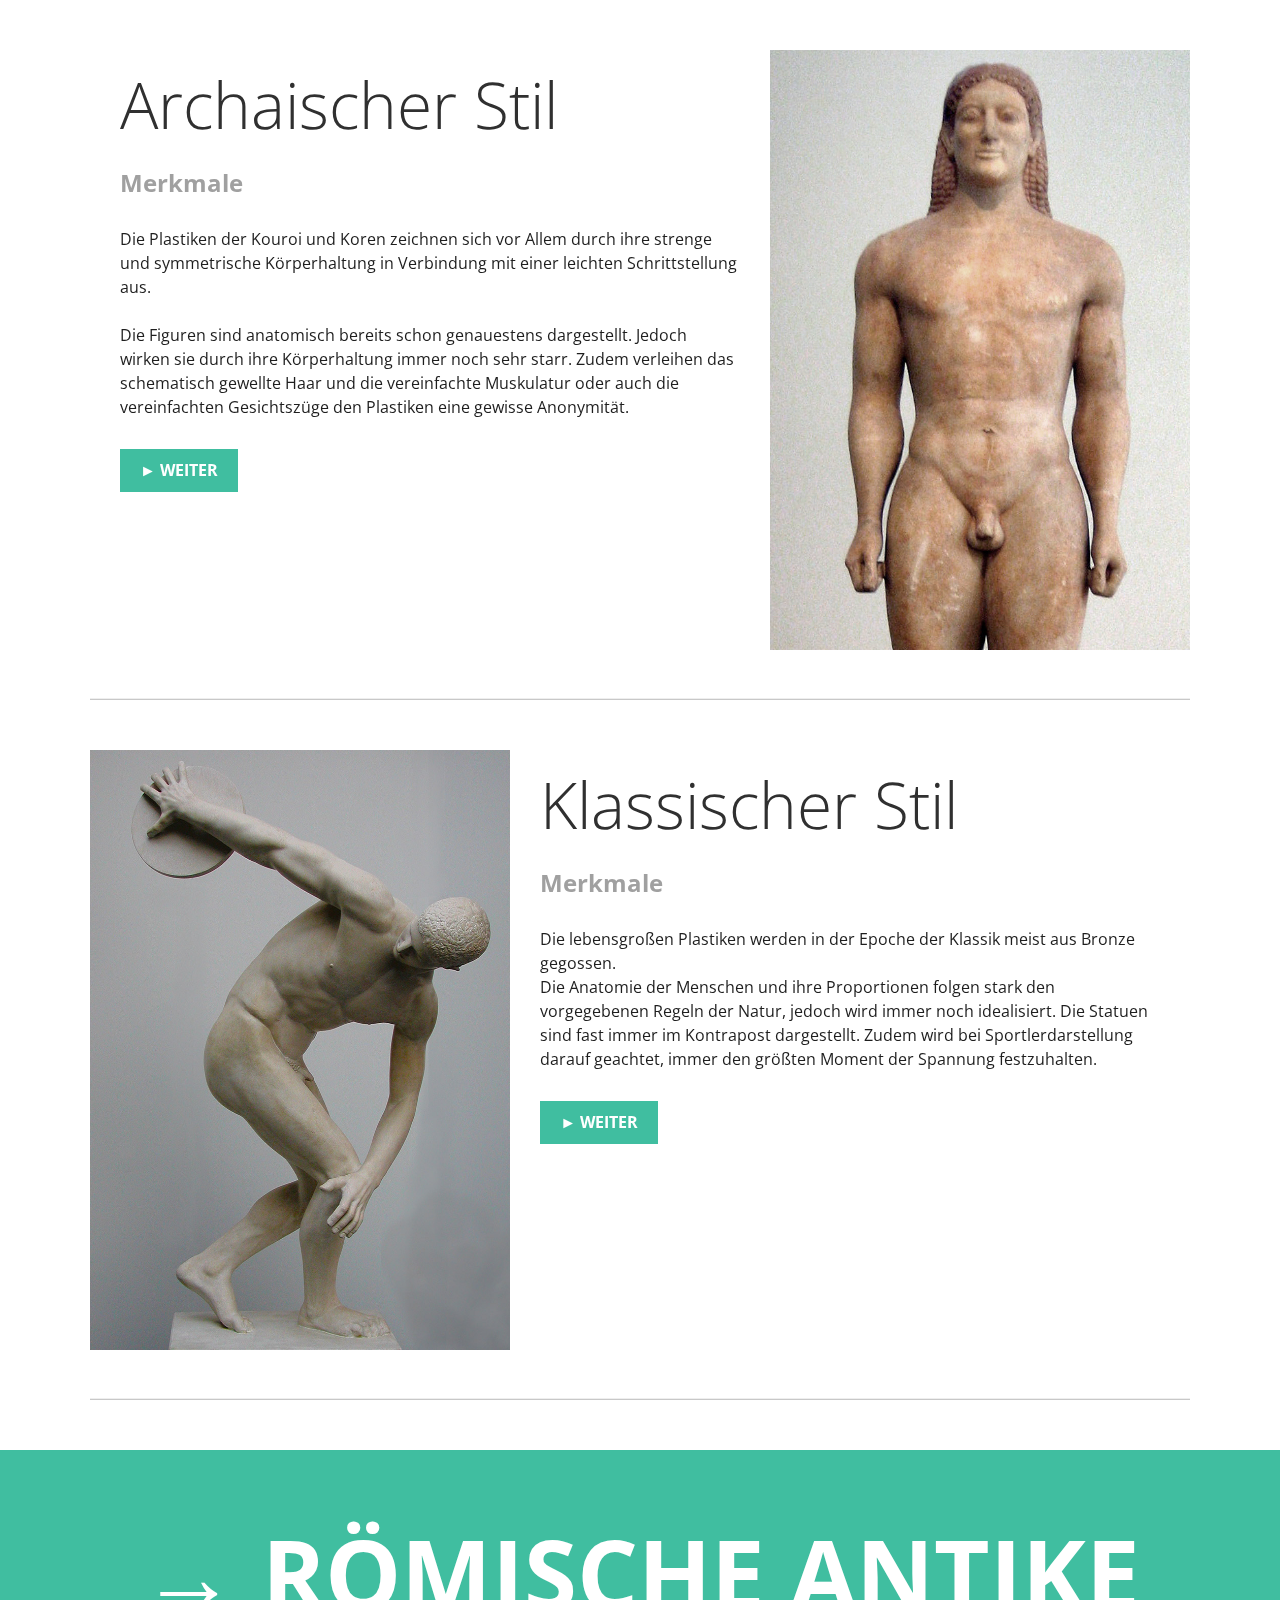
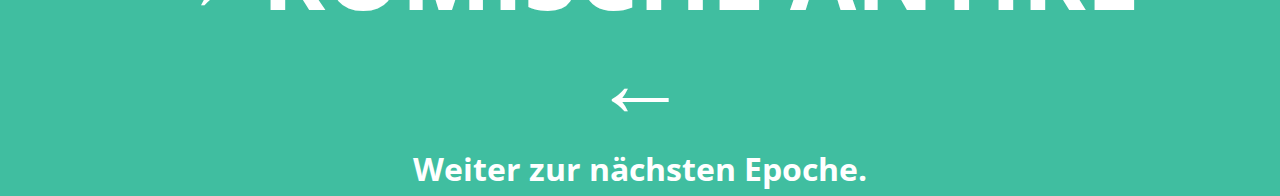
==== commit 35130411: "Content Selector working" ====
--- a/Antike-Griechisch.html
+++ b/Antike-Griechisch.html
@@ -16,6 +16,7 @@
     <link rel="stylesheet" href="css/content-selector.css">
     <link rel="stylesheet" href="css/main.css">
 
+    <script src="js/base.js"></script>
     <script src="js/vendor/modernizr-2.6.2-respond-1.1.0.min.js"></script>
     <script src="js/jquery-1.11.2.min.js"></script>
     <script src="js/vendor/bootstrap.min.js"></script>
--- a/css/content-selector.css
+++ b/css/content-selector.css
@@ -12,7 +12,7 @@
   	-moz-transform: translateY(-50%);
   	transform: translateY(-50%);
   	font-size: 16pt;
-  	margin-top: -2px;
+  	margin-top: -1px;
 }
 
 .cs-main ul {
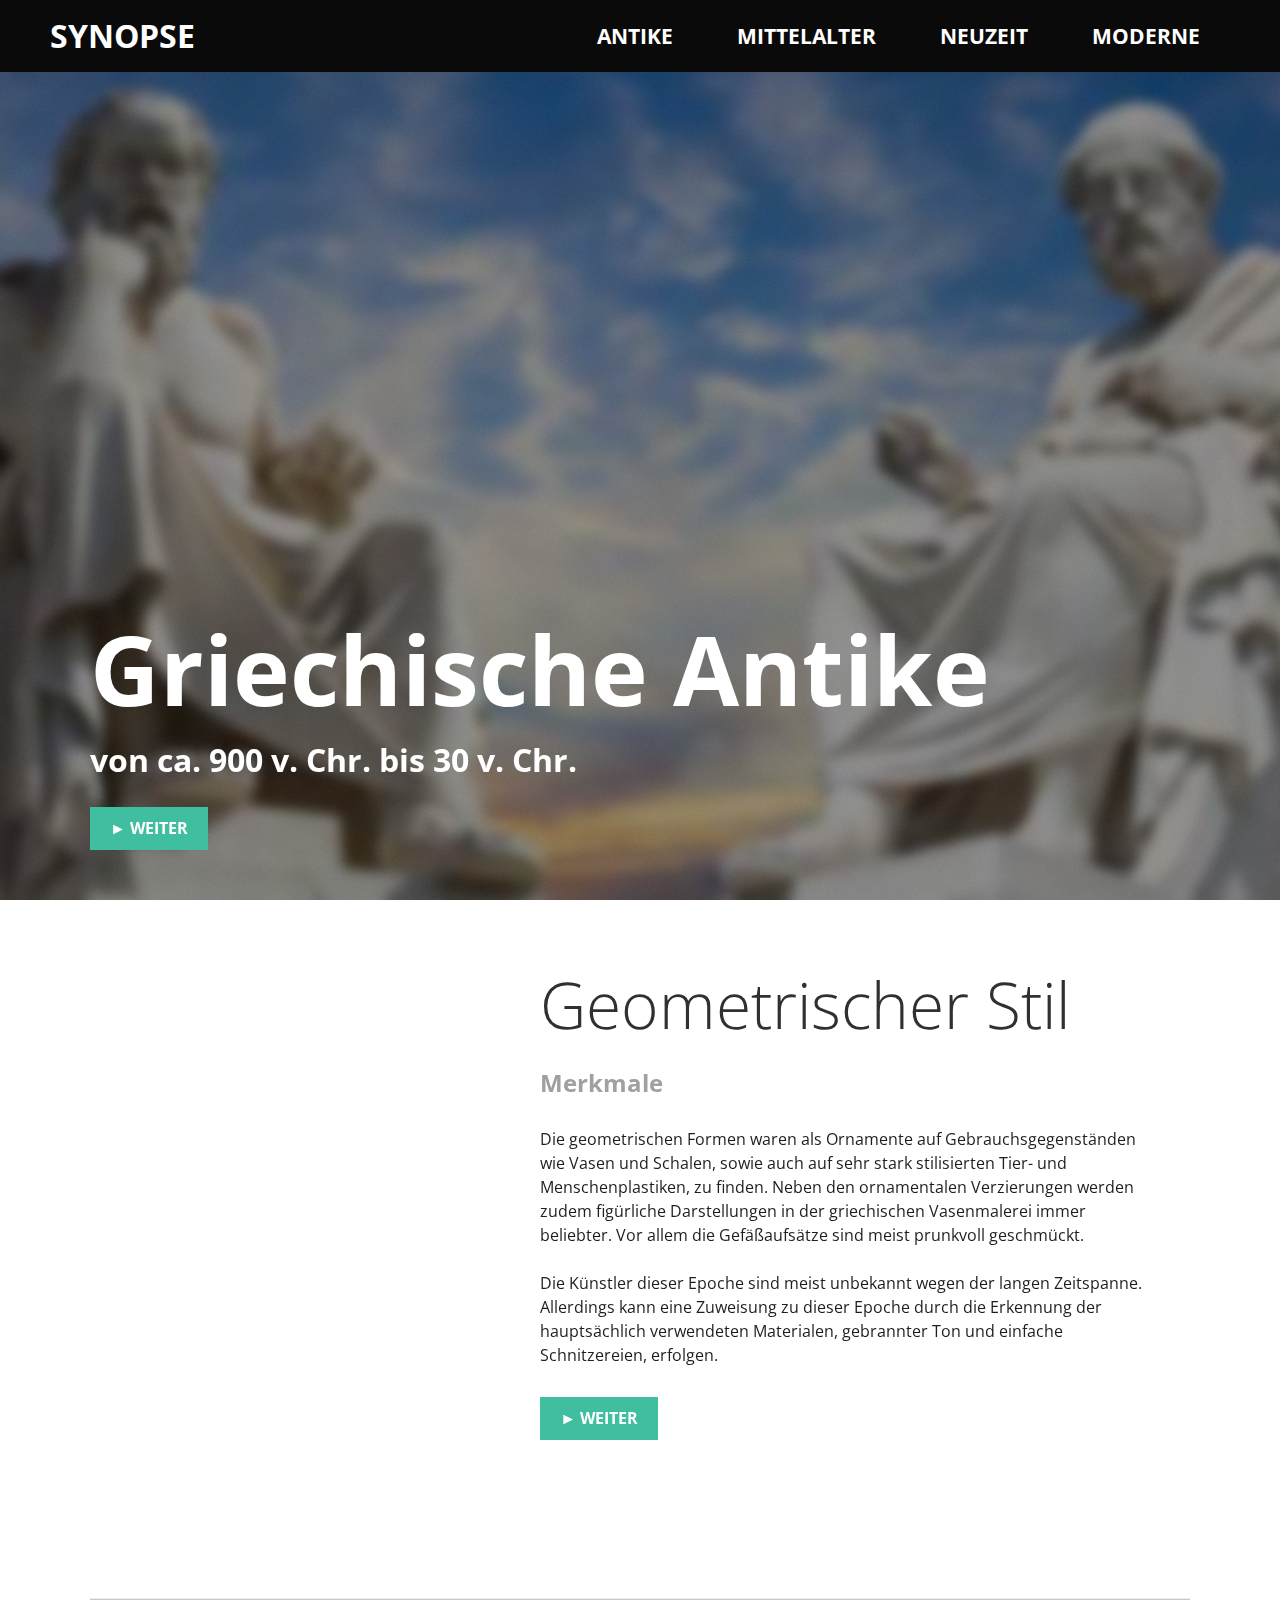
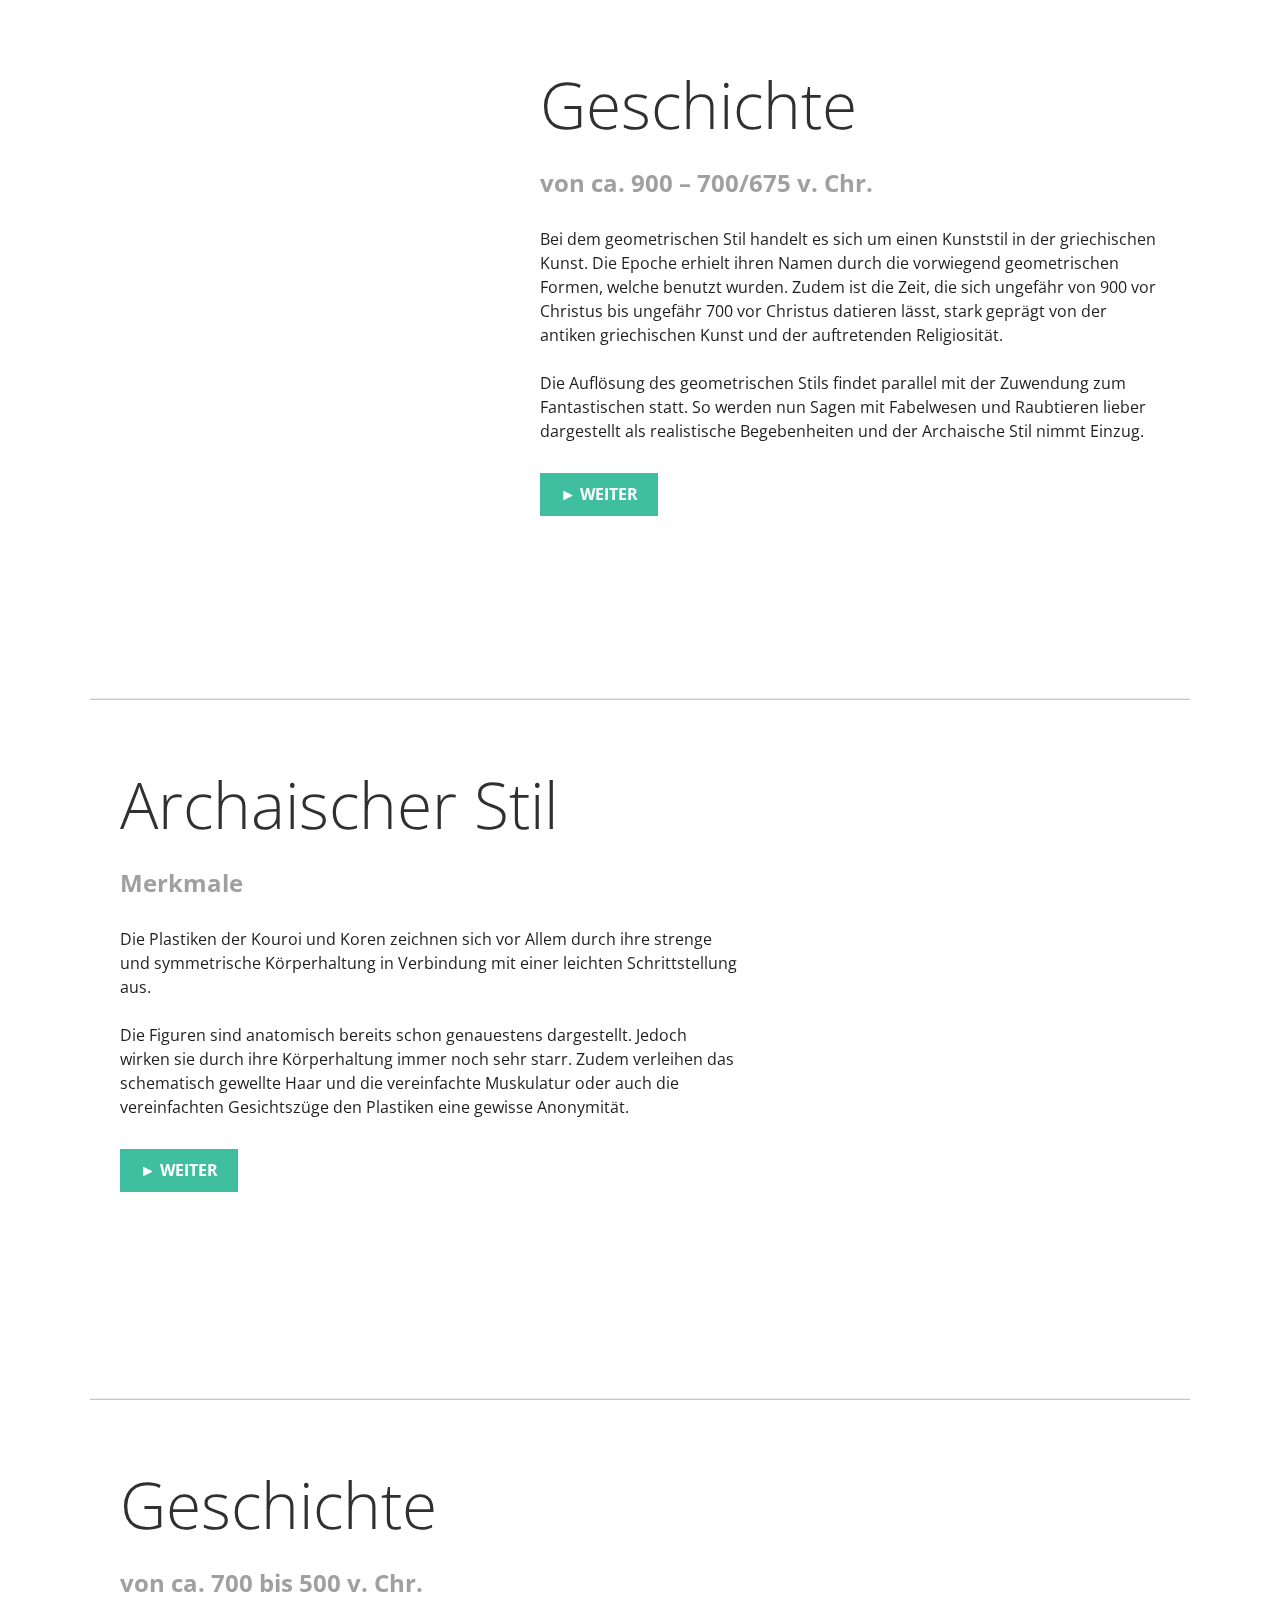
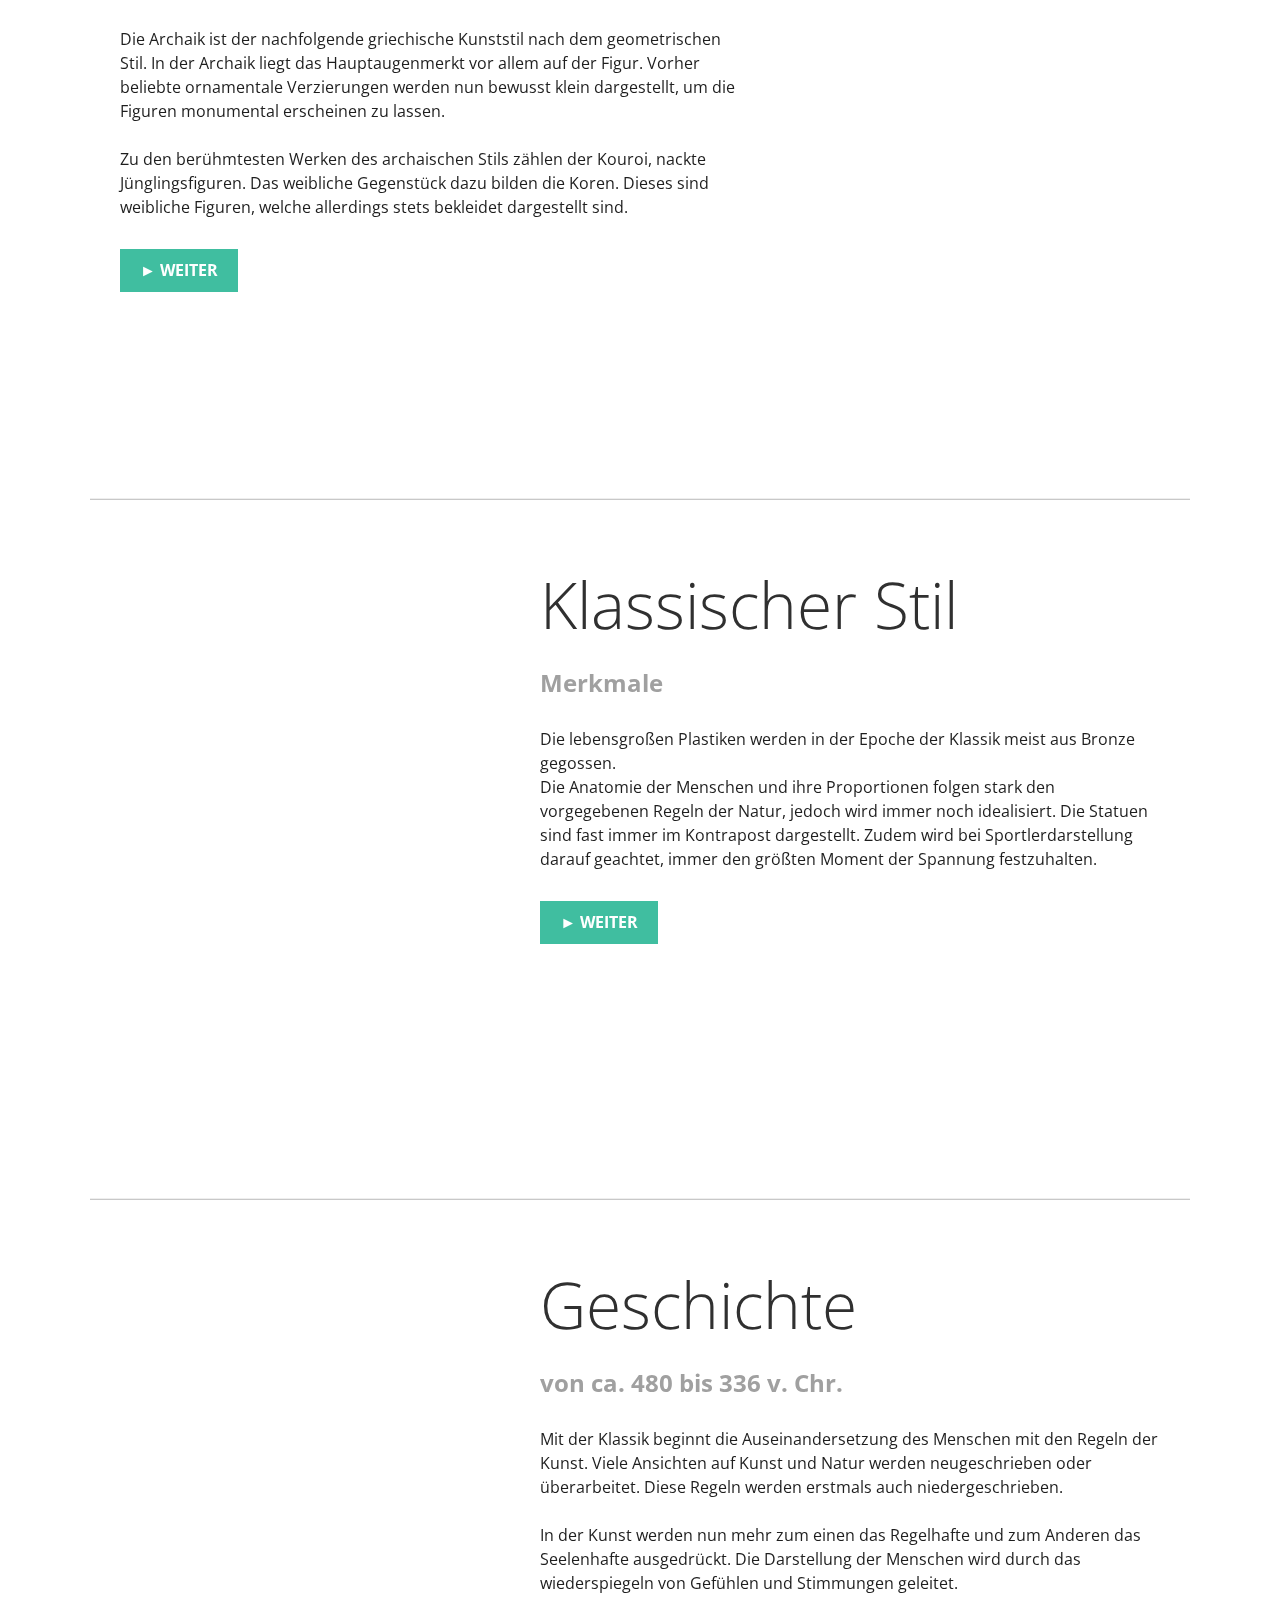
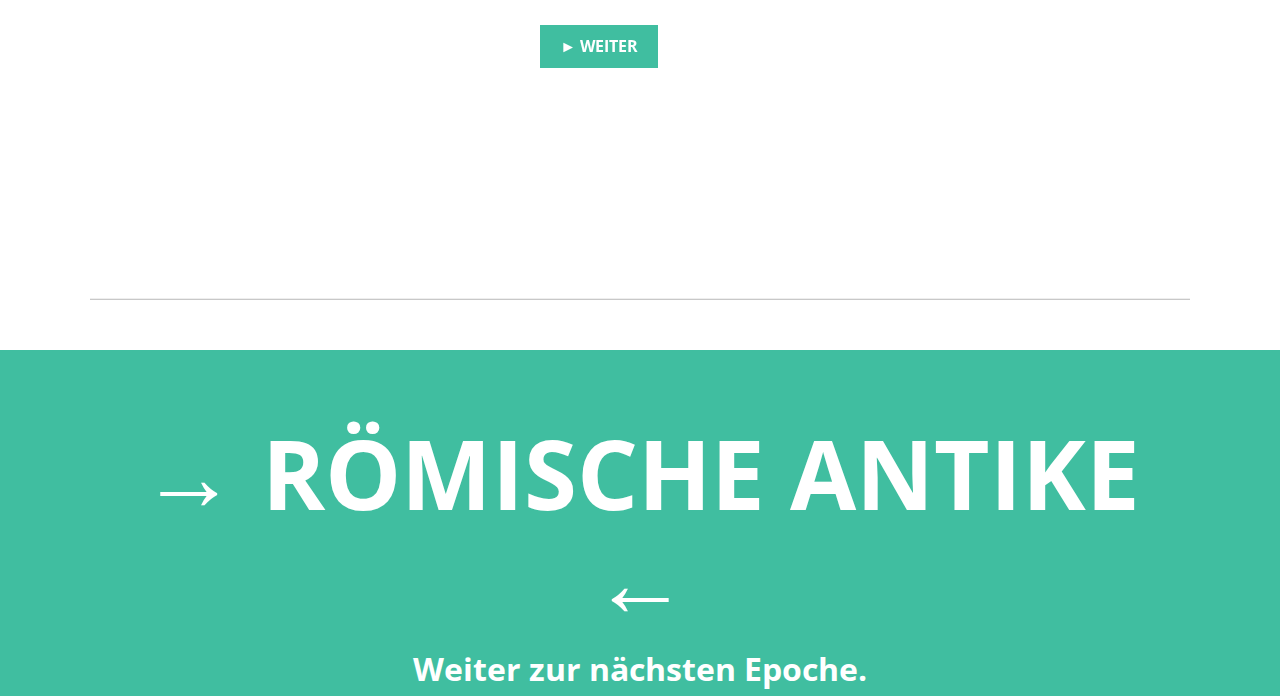
==== commit 74de0e08: "bugfix menu links etc." ====
--- a/Antike-Griechisch.html
+++ b/Antike-Griechisch.html
@@ -44,8 +44,8 @@
               <li class="menu-item">
                 ANTIKE
                 <ul>
-                  <li><a href="Antike-Griechisch.html">GRIECHISCH</a></li>
-                  <li><a href="Antike-Römisch.html">RÖMISCH</a></li>
+                  <a href="Antike-Griechisch.html"><li>GRIECHISCH</li></a>
+                  <a href="Antike-Roemisch.html"><li>RÖMISCH</li></a>
                 </ul>
               </li>
               <li class="menu-item">
@@ -57,16 +57,16 @@
               <li class="menu-item">
                 <a href="#">MODERNE</a>
                 <ul>
-                  <li><a href="#">EXPRESSIONISMUS</a></li>
-                  <li><a href="#">KUBISMUS</a></li>
-                  <li><a href="#">FUTURISMUS</a></li>
-                  <li><a href="#">NEUE SACHLICHKEIT</a></li>
-                  <li><a href="#">SURREALISMUS</a></li>
-                  <li><a href="#">ABSTRAKTER EXPRESSIONISMUS</a></li>
-                  <li><a href="#">INFORMEL</a></li>
-                  <li><a href="#">POP ART</a></li>
-                  <li><a href="#">LAND ART</a></li>
-                  <li><a href="#">NEUE WILDE</a></li>
+                  <a href="#"><li>EXPRESSIONISMUS</li></a>
+                  <a href="#"><li>KUBSIMUS</li></a>
+                  <a href="#"><li>FUTURISMUS</li></a>
+                  <a href="#"><li>NEUE SACHLICHE</li></a>
+                  <a href="#"><li>SURREALISMUS</li></a>
+                  <a href="#"><li>ABSTRAKTER EXPRESSIONISMUS</li></a>
+                  <a href="#"><li>INFORMEL</li></a>
+                  <a href="#"><li>POP ART</li></a>
+                  <a href="#"><li>LAND ART</li></a>
+                  <a href="#"><li>NEUE WILDE</li></a>
                 </ul>
               </li>
             </ul>
@@ -263,7 +263,9 @@
     </div>
   </footer>
 
+<!--
   <div class="content-selector"></div>
+-->
 
 <script src="js/main.js"></script>
 
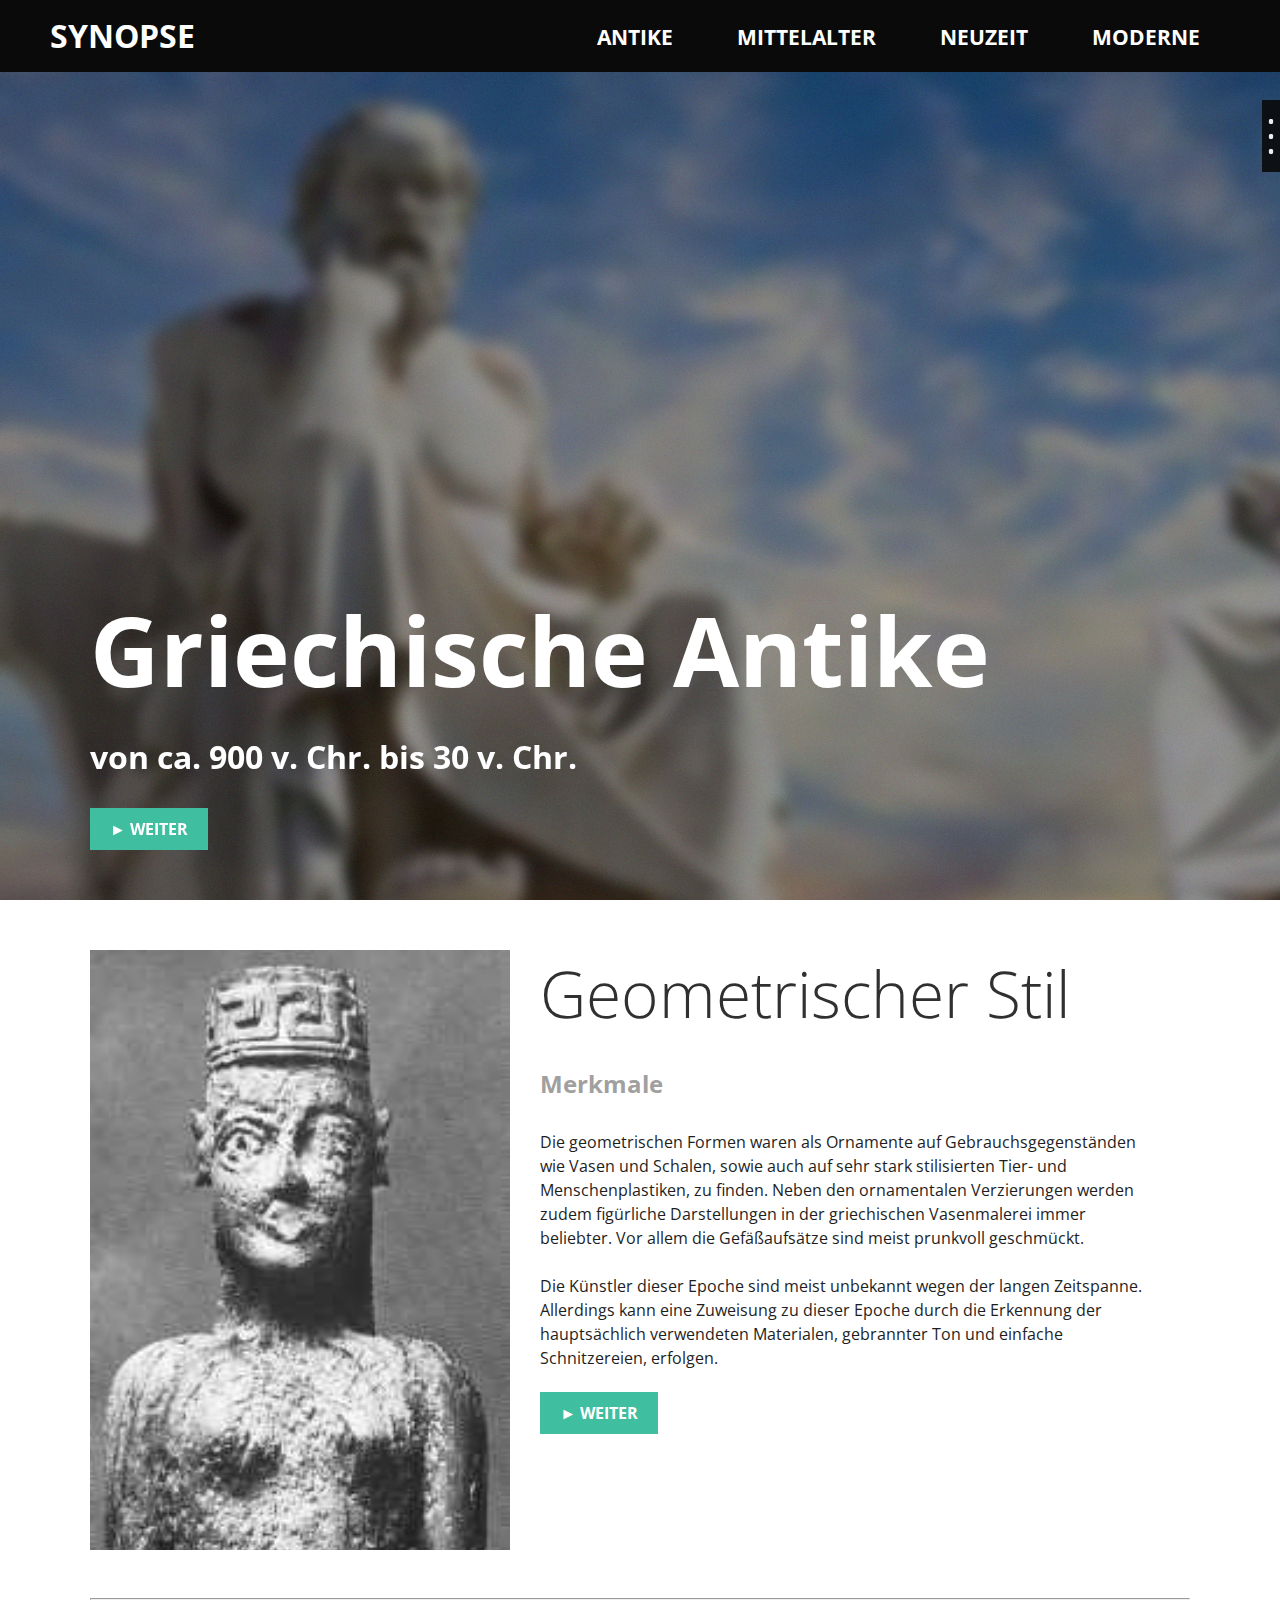
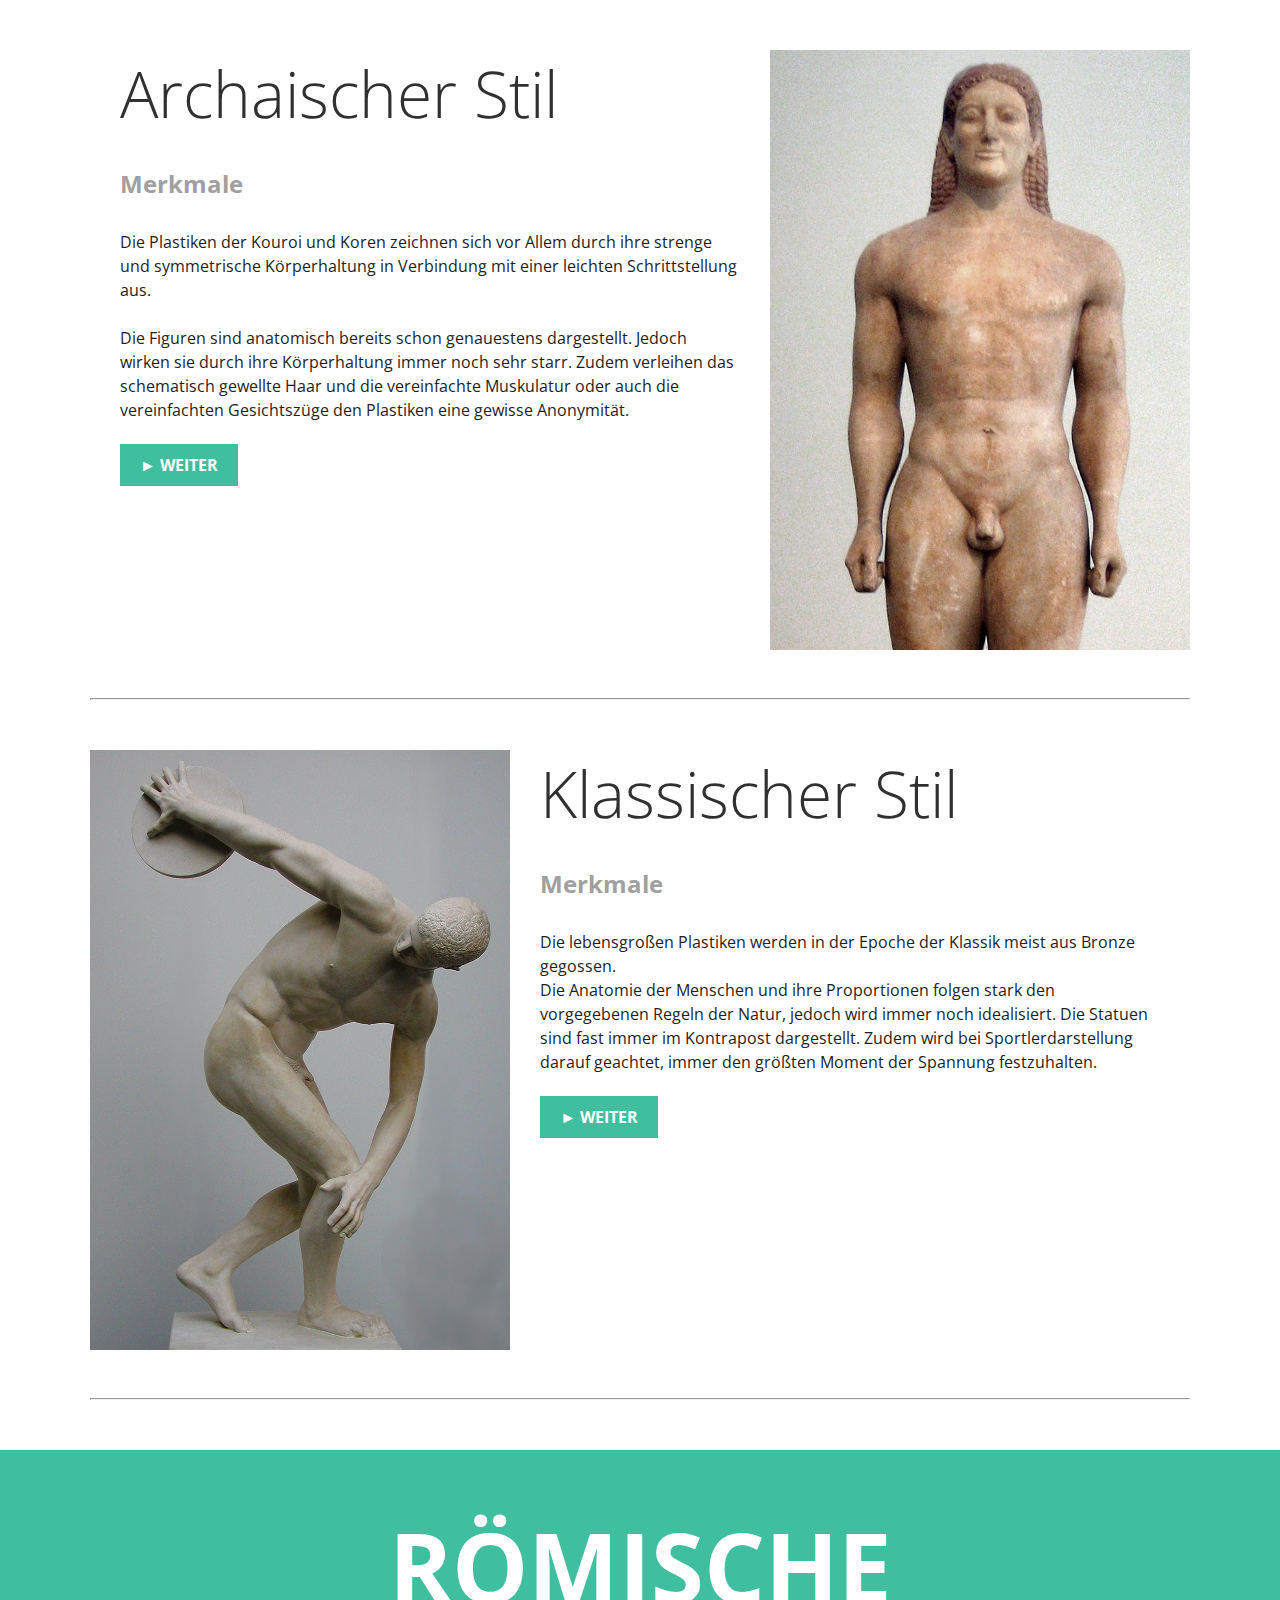
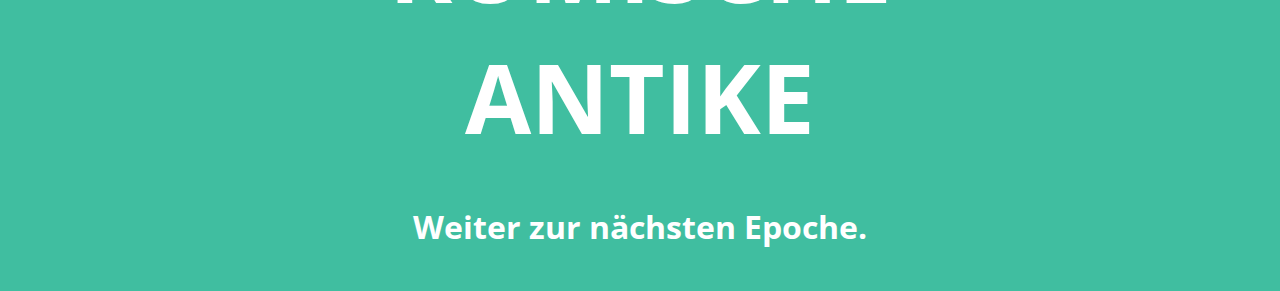
==== commit 968b1e05: "free of any Bootstrap etc." ====
--- a/Antike-Griechisch.html
+++ b/Antike-Griechisch.html
@@ -6,27 +6,38 @@
 <head>
     <meta charset="utf-8">
     <meta http-equiv="X-UA-Compatible" content="IE=edge,chrome=1">
-    <title></title>
+    <title>Synopse</title>
     <meta name="description" content="">
     <meta name="viewport" content="width=device-width, initial-scale=1">
 
-    <link rel="stylesheet" href="css/bootstrap.min.css">
-    <link rel="stylesheet" href="css/bootstrap-theme.min.css">
+<!-- 
+STYLES
+ -->
     <link rel="stylesheet" href="css/image-viewer.css">
     <link rel="stylesheet" href="css/content-selector.css">
+    <link rel="stylesheet" href="css/parallax.css">
+    <link rel="stylesheet" href="css/clipper.css">
     <link rel="stylesheet" href="css/main.css">
 
+<!-- 
+SCRIPTS
+ -->
     <script src="js/base.js"></script>
-    <script src="js/vendor/modernizr-2.6.2-respond-1.1.0.min.js"></script>
+    <script src="js/menu.js"></script>
     <script src="js/jquery-1.11.2.min.js"></script>
-    <script src="js/vendor/bootstrap.min.js"></script>
     <script src="js/parallax.js"></script>
+    <script src="js/fading.js"></script>
     <script src="js/dynamicHeader.js"></script>
     <script src="js/imageViewer.js"></script>
     <script src="js/contentSelector.js"></script>
+    <script src="js/clipper.js"></script>
     <script src="js/unslider.js"></script>
+
 </head>
 <body>
+<!-- 
+HEADER
+ -->
   <div class="s-header-wrapper">
     <header class="s-header">
       <div class="s-container">
@@ -76,10 +87,22 @@
     </header>
   </div>
 
+<!-- 
+JUMBOTRON
+ -->
   <section class="s-jumbotron">
-    <div id="s-hero">
-      <div class="bgr-antike-griechisch hero-bgr"></div>
-    </div>
+    <div  class="s-hero-bgr fading"
+          data-fading-start-position="0vh"
+          data-fading-end-position="100vh"
+          data-fading-start-value="0.4"
+          data-fading-end-value="1"
+          data-fading-positioning="absolute"></div>
+
+    <div  class="s-hero parallax" 
+          data-parallax-img-src="img/bgr/Antike-Griechisch.jpg"
+          data-parallax-height="100vh"
+          data-parallax-speed="0.3"></div>
+
     <div class="s-heading">
       <div class="wrapper">
         <div class="s-container">
@@ -91,6 +114,9 @@
     </div>
   </section>
 
+<!-- 
+MAIN
+ -->
   <div class="s-main">
     <article id="content-1" class="s-content" data-content-heading="Geometrischer Stil">
       <div class="s-container">
@@ -252,21 +278,41 @@
         </div>  
       </div>
     </article>
-
   </div>
+
+<!-- 
+FOOTER
+-->
   <footer id="footer" class="s-footer">
     <div class="wrapper">
       <div class="s-container">
-        <a href="Antike-Römisch.html"><h1>&#8594; RÖMISCHE ANTIKE &#8592;</h1></a>
-        <h2>Weiter zur nächsten Epoche.</h2>
+        <a href="Antike-Römisch.html">
+          <h1>RÖMISCHE<br>ANTIKE</h1>
+        </a>
+        <!-- &#8594; -->
+        <h2><br>Weiter zur nächsten Epoche.<br><br></h2>
       </div>
     </div>
   </footer>
 
-<!--
-  <div class="content-selector"></div>
--->
-
+<!-- 
+EXTRA STUFF
+ -->
+  <div class="clipper clipper-main">
+    <div class="clipper-collapsed">
+      <div class="clipper-dots"></div>
+    </div>
+    <div class="clipper-extended">
+      <div class="clipper-x"></div>
+      <div class="clipper-content">
+        <div class="content-selector"></div> 
+      </div>
+    </div>
+  </div>
+
+<!-- 
+FINAL SCRIPTS
+ -->
 <script src="js/main.js"></script>
 
 </body>
--- a/css/content-selector.css
+++ b/css/content-selector.css
@@ -5,7 +5,7 @@
 .cs-main .cs-symbol {
 	/* set width in js */
 	float: left;
-	position: relative;
+	position: absolute;
   	top: 50%;
 	-webkit-transform: translateY(-50%);
   	-ms-transform: translateY(-50%);
@@ -19,7 +19,7 @@
 	/* set width in js */
 	float: left;
 	list-style-type: none;
-	padding: 0;
+	padding: 0 0 0 20px;
 	margin: 0;	
 }
 
@@ -46,12 +46,12 @@
 }
 
 .cs-v-top {
-	position: absolute;
+	position: relative;
 	top: 0;
 }
 
 .cs-v-bottom {
-	position: absolute;
+	position: relative;
 	bottom: 0;	
 }
 
--- a/css/parallax.css
+++ b/css/parallax.css
@@ -0,0 +1,12 @@
+.parallax-container {
+	/*
+	 * may be custom already
+	*/
+}
+
+.parallax-parallax {
+	width: 100%;
+	position: fixed;
+	z-index: -1;
+	background-position: center top;
+}--- a/css/clipper.css
+++ b/css/clipper.css
@@ -0,0 +1,46 @@
+@import url(http://fonts.googleapis.com/css?family=Open+Sans:400,300,700);
+
+.clipper-main {
+	position: fixed;
+	z-index: 9999;
+	right: 0;
+	top: 100px;
+	background: rgba(10, 10, 10, 1);
+	padding: 0;
+	text-align: right;
+	overflow: hidden;
+	opacity: 0.9;
+	/* width and height depends on extended or unextended */
+}
+
+.clipper-collapsed {
+	width: 18px;
+	height: 72px;
+}
+
+.clipper-extended {
+	width: 2000px;
+	max-width: 170px;
+	padding: 0 8px 0 0;
+}
+
+.clipper-content {
+	padding-left: 10px;
+	position: relative;
+}
+
+.clipper-dots {
+	background: url(../img/clipper/dots.png);
+	width: 18px;
+	height: 72px;
+	cursor: pointer;
+}
+
+.clipper-x {
+	position: relative;
+	background: url(../img/clipper/x.png);
+	margin: 8px 0 0 8px;
+	width: 16px;
+	height: 16px;
+	cursor: pointer;
+}
--- a/css/main.css
+++ b/css/main.css
@@ -14,8 +14,19 @@
    custom styles
    ========================================================================== */
 
+* {
+	padding: 0;
+	margin: 0;
+	box-sizing: border-box;
+}
+
+html {
+    overflow-y: scroll;
+}
+
 body {
 	font-family: 'Open Sans', sans-serif;
+	-ms-overflow-style: scrollbar !important;
 }
 
 .s-container {
@@ -67,6 +78,7 @@
 	padding: 10px 20px;
 	font-size: 12pt;
 	font-weight: bold;
+	font-family: 'Open Sans', sans-serif;
 	transition: background 0.5s;
 }
 
@@ -103,14 +115,21 @@
 	color: white;
 }
 
+.s-header a {
+	color: white;
+	text-decoration: none;
+}
+
 .s-header .s-container {
+	width: 100%;
+	max-width: 1280px;
 	height: 100%;
 	padding: 0 50px;
 }
 
-.s-header a {
-	color: white;
-	text-decoration: none;
+.s-header .s-menu {
+	width: 100%;
+	height: 100%;
 }
 
 .s-header .s-menu .s-sub-container {
@@ -127,16 +146,14 @@
 .s-header .s-logo h1 {
 	font-size: 24pt;
 	font-weight: bold;
-	padding: 0;
-	padding-top: 18px;
-	margin: 0;
+	padding: 14px 0 0 0;
 }
 
 .s-header .s-menu nav {
-	text-align: right;
 	width: 85%;
 	float: left;
-	height: 72px;
+	height: 100%;
+	text-align: right;
 }
 
 .s-header .s-menu .s-menu-btn {
@@ -161,10 +178,9 @@
 	padding: 0;
 }
 
-.s-header .s-menu nav ul {
+.s-header .s-menu nav > ul {
 	list-style-type: none;
-	margin: 0;
-	padding: 0;
+	height: 100%;
 }
 
 .s-header .s-menu nav ul li {
@@ -175,11 +191,12 @@
 	cursor: pointer;
 	position: relative;
 	transition: background 0.5s;
-}
-
-.s-header .s-menu nav ul li,
-.s-header .s-menu nav ul li ul li {
-	padding: 21px 30px;
+	padding: 22px 30px;
+}
+
+.s-header .s-menu nav ul > li
+{
+	height: 72px;
 }
 
 .s-header .s-menu nav ul li:hover {
@@ -213,9 +230,10 @@
 .s-header .s-menu nav ul li ul li {
 	display: block;
 	color: white;
-}
-
-.s-header .s-menu nav ul li ul li:hover > a {
+	height: auto;
+}
+
+.s-header .s-menu nav ul li ul li:hover a {
 	color: white;
 }
 
@@ -240,20 +258,20 @@
 	}
 
 	.s-header .s-menu nav {
-		display: none;
-		clear: both;
 		height: auto;
 		width: 100%;
 		text-align: left;
 	}
 
 	.s-header .s-menu nav ul {
-		max-height: 500px;
+		display: none;
+		max-height: 0;
 		overflow: auto;
 	}
 
-	.s-header .s-menu nav ul li {
+	.s-header .s-menu nav ul > li {
 		width: 100%;
+		height: 100%;
 		padding-left: 50px;
 	}
 
@@ -267,6 +285,10 @@
 		text-align: left;
 	}
 
+	.s-header .s-menu nav ul li ul li {
+		height: 72px;
+	}
+
 	.s-header .s-menu nav ul li:hover ul {
 		max-height: none;
 		opacity: 1;
@@ -288,31 +310,29 @@
 	width: 100%;
 	height: 100vh;
 	overflow: hidden;
+}
+
+.s-jumbotron .s-hero-bgr {
+	width: 100%;
+	height: 100%;
+	position: absolute;
+	top: 0;
+	z-index: 1;
 	background: black;
 }
 
-.s-jumbotron #s-hero,
 .s-jumbotron .s-hero {
-	position: fixed;
-	width: 100%;
-	height: 100vh;
-	opacity: 0.6;
-}
-
-.hero-bgr {
-	background-size: cover;
-	-moz-background-size: cover;
-	-webkit-background-size: cover;
-	background-repeat: no-repeat;
-	background-position: center top;
 	width: 100%;
 	height: 100%;
+	opacity: 1;
 }
 
 .s-jumbotron .s-heading {
-	position: relative;
+	position: absolute;
 	width: 100%;
 	height: 100%;
+	top: 0;
+	z-index: 100;
 }
 
 .s-jumbotron .s-heading .wrapper {
@@ -468,8 +488,6 @@
 .s-main .s-content .s-img {
 	width: 38.19999%;
 	background-size: cover;
-	-moz-background-size: cover;
-	-webkit-background-size: cover;
 	background-repeat: no-repeat;
 	background-position: center center;
 }
@@ -612,10 +630,5 @@
 }
 
 .content-selector {
-	position: fixed;
-	left: 10px;
-	top: 0;
-	width: 200px;
-	height: 100vh;
-	z-index: 9999;
-}
+	color: white;
+}
